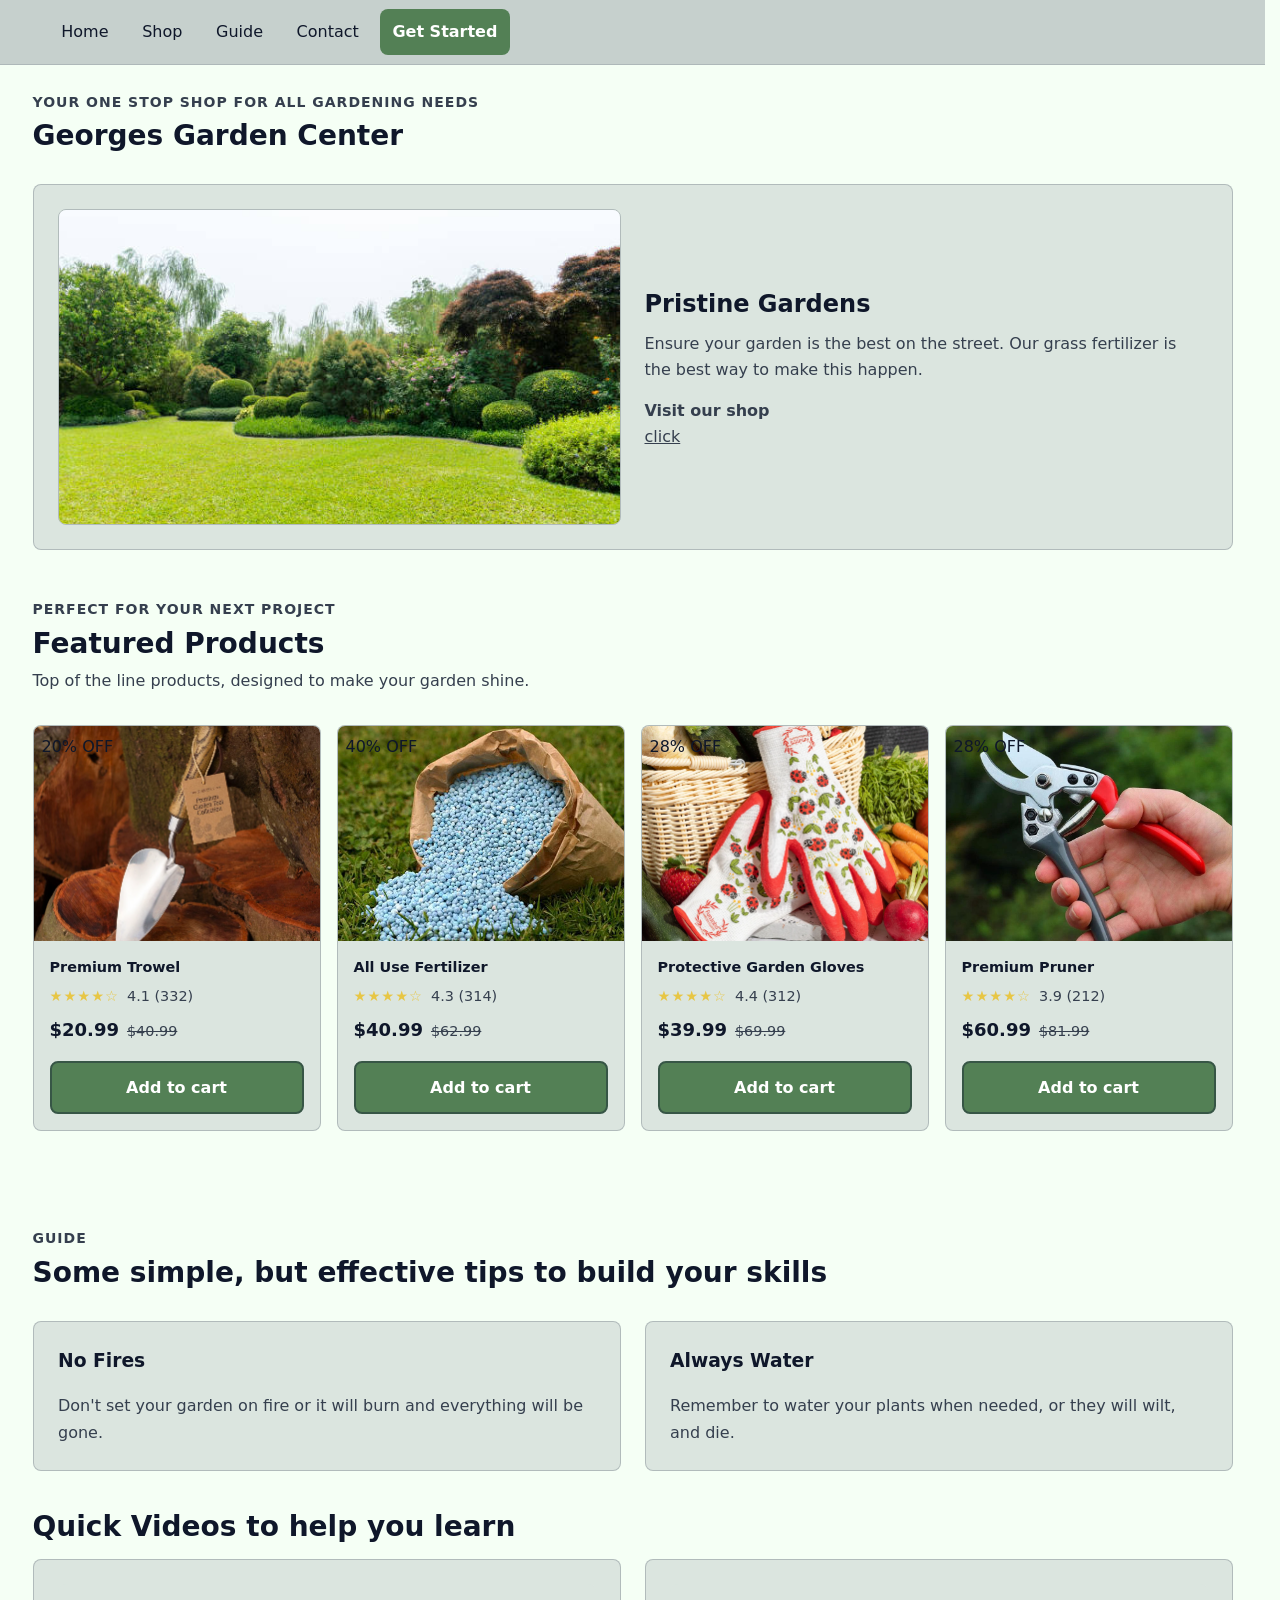
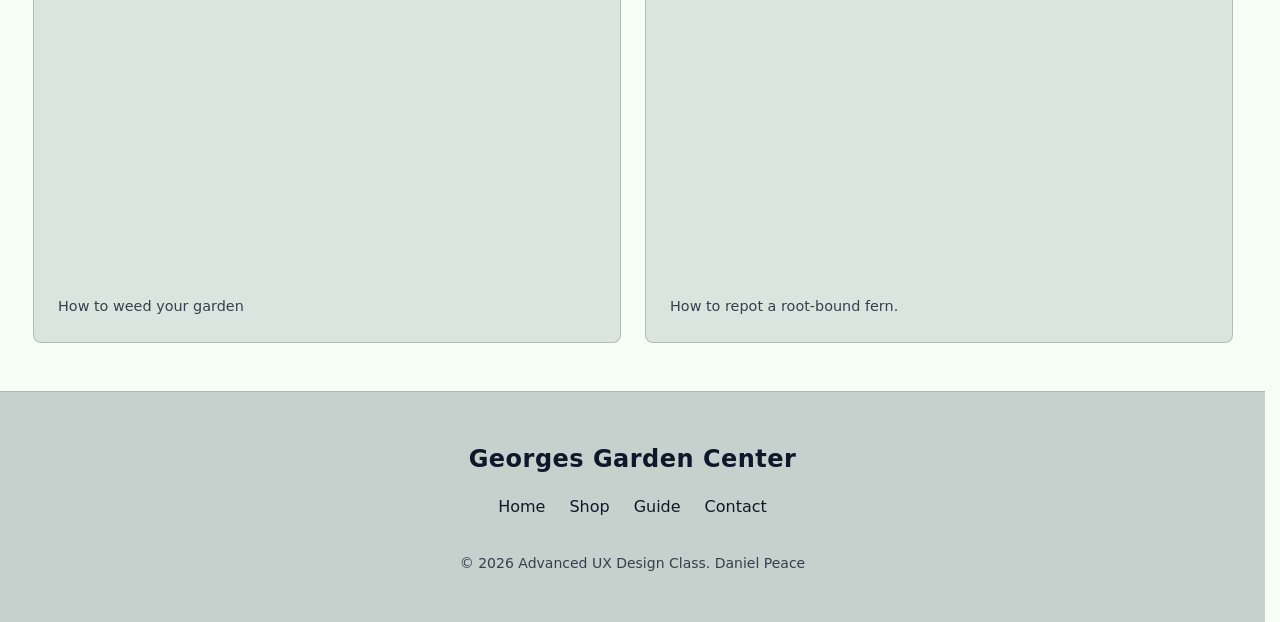
==== index.html @ e3b0a8bc "index.html finished" ====
<!doctype html>
<html lang="en">
  <head>
    <meta charset="utf-8" />
    <meta name="viewport" content="width=device-width, initial-scale=1" />
    <meta name="color-scheme" content="dark light" />
    <title>Georges Garden Center | Home</title>
    <!--
  Template Basic
  
  This HTML file uses:
  - ../css/reset.css
  - ../css/core.css
  - ../css/components/header-nav.css
  - ../css/components/hero.css
  - ../css/custom.css
  -->
    <link rel="stylesheet" href="/css/reset.css" />
    <link rel="stylesheet" href="/css/core.css" />
    <link rel="stylesheet" href="/css/custom.css" />

    <link rel="stylesheet" href="/css/components/header-nav.css" />
    <link rel="stylesheet" href="/css/components/carousel.css" />
    <link rel="stylesheet" href="/css/components/gallery-card-addon.css" />
    <link rel="stylesheet" href="/css/components/gallery-product-addon.css" />
    <link rel="stylesheet" href="/css/components/gallery.css" />
    <link rel="stylesheet" href="/css/components/embed.css" />
  </head>
  <body>
    <a href="#main" class="skip-link">Skip to main content</a>
    <header class="site-header drawer-right">
      <div class="site-header__inner container">
        <button
          type="button"
          class="site-header__toggle"
          popovertarget="site-nav"
          aria-label="Menu"
        >
          <span aria-hidden="true">☰</span>
          <span class="visually-hidden">Menu</span>
        </button>
        <nav
          id="site-nav"
          class="site-nav"
          popover
          aria-label="Main navigation"
        >
          <a href="nothing.html" class="site-nav__link">Home</a>
          <a href="nothing.html" class="site-nav__link">Shop</a>
          <a href="nothing.html" class="site-nav__link">Guide</a>
          <a href="nothing.html" class="site-nav__link">Contact</a>
          <a href="nothing.html" class="site-nav__link site-nav__link--cta"
            >Get Started</a
          >
        </nav>
      </div>
    </header>

    <main id="main">
      <br />
      <section id="hero" class="container" aria-labelledby="hero-title">
        <header class="section-header stack">
          <span class="section-header__eyebrow"
            >Your one stop shop for all gardening needs</span
          >
          <h1 class="section-header__title">Georges Garden Center</h1>
        </header>
        <section class="carousel" aria-label="Example content carousel">
          <div class="carousel__track" tabindex="0">
            <article
              class="carousel__slide grid items-center"
              style="--col-count-lg: 2"
            >
              <figure class="carousel__media">
                <img src="images/carousel1.jpg" alt="" loading="lazy" />
              </figure>
              <div class="carousel__copy stack">
                <h2>Pristine Gardens</h2>
                <blockquote>
                  <p>
                    Ensure your garden is the best on the street. Our grass
                    fertilizer is the best way to make this happen.
                  </p>
                </blockquote>
                <p class="carousel__attribution">
                  <strong>Visit our shop</strong><br /><a href="shop.html"
                    >click</a
                  >
                </p>
              </div>
            </article>
            <article
              class="carousel__slide grid items-center"
              style="--col-count-lg: 2"
            >
              <figure class="carousel__media">
                <img src="images/carousel2.jpg" alt="" loading="lazy" />
              </figure>
              <div class="carousel__copy stack">
                <h2>Blossoming Flowers</h2>
                <blockquote>
                  <p>Make your garden pop this spring with beautiful flowers</p>
                </blockquote>
                <p class="carousel__attribution">
                  <strong>Checkout our guide</strong><br /><a href="guide.html"
                    >click</a
                  >
                </p>
              </div>
            </article>
            <article
              class="carousel__slide grid items-center"
              style="--col-count-lg: 2"
            >
              <figure class="carousel__media">
                <img src="images/carousel3.webp" alt="" loading="lazy" />
              </figure>
              <div class="carousel__copy stack">
                <h2>Premium Tools</h2>
                <blockquote>
                  <p>
                    Make your life easier with our premium, durable and quality
                    tools.
                  </p>
                </blockquote>
                <p class="carousel__attribution">
                  <strong>Visit our shop</strong><br /><a href="shop.html"
                    >click</a
                  >
                </p>
              </div>
            </article>
          </div>
        </section>
      </section>
      <!-- End hero section -->

      <section id="content" class="container section stack">
        <header class="section-header stack">
          <span class="section-header__eyebrow"
            >Perfect for your next project</span
          >
          <h1 class="section-header__title">Featured Products</h1>
          <p class="section-header__intro">
            Top of the line products, designed to make your garden shine.
          </p>
        </header>
        <ul class="media-gallery media-gallery--card">
          <li class="media-gallery__item">
            <a
              href="#"
              class="media-gallery__frame"
              aria-label="Wireless Headphones"
            >
              <img
                src="images/trowel.webp"
                alt=""
                class="media-gallery__image"
              />
              <span class="badge badge--deal media-gallery__tag">20% OFF</span>
            </a>
            <div class="media-gallery__body">
              <h3 class="media-gallery__title">
                <a href="#">Premium Trowel</a>
              </h3>
              <div
                class="media-gallery__rating"
                role="img"
                aria-label="4.4 out of 5 stars, 312 reviews"
              >
                <span class="media-gallery__stars" aria-hidden="true"
                  >★★★★☆</span
                >
                <span class="text-muted" aria-hidden="true">4.1 (332)</span>
              </div>
              <p class="media-gallery__price">
                <span class="media-gallery__price-current">$20.99</span>
                <span class="media-gallery__price-was">$40.99</span>
              </p>
              <button type="button" class="btn btn--primary media-gallery__cta">
                Add to cart
              </button>
            </div>
          </li>
          <li class="media-gallery__item">
            <a
              href="#"
              class="media-gallery__frame"
              aria-label="Wireless Headphones"
            >
              <img
                src="images/fertilizer.jpg"
                alt=""
                class="media-gallery__image"
              />
              <span class="badge badge--deal media-gallery__tag">40% OFF</span>
            </a>
            <div class="media-gallery__body">
              <h3 class="media-gallery__title">
                <a href="#">All Use Fertilizer</a>
              </h3>
              <div
                class="media-gallery__rating"
                role="img"
                aria-label="4.4 out of 5 stars, 312 reviews"
              >
                <span class="media-gallery__stars" aria-hidden="true"
                  >★★★★☆</span
                >
                <span class="text-muted" aria-hidden="true">4.3 (314)</span>
              </div>
              <p class="media-gallery__price">
                <span class="media-gallery__price-current">$40.99</span>
                <span class="media-gallery__price-was">$62.99</span>
              </p>
              <button type="button" class="btn btn--primary media-gallery__cta">
                Add to cart
              </button>
            </div>
          </li>
          <li class="media-gallery__item">
            <a
              href="#"
              class="media-gallery__frame"
              aria-label="Wireless Headphones"
            >
              <img
                src="images/gloves.webp"
                alt=""
                class="media-gallery__image"
              />
              <span class="badge badge--deal media-gallery__tag">28% OFF</span>
            </a>
            <div class="media-gallery__body">
              <h3 class="media-gallery__title">
                <a href="#">Protective Garden Gloves</a>
              </h3>
              <div
                class="media-gallery__rating"
                role="img"
                aria-label="4.4 out of 5 stars, 312 reviews"
              >
                <span class="media-gallery__stars" aria-hidden="true"
                  >★★★★☆</span
                >
                <span class="text-muted" aria-hidden="true">4.4 (312)</span>
              </div>
              <p class="media-gallery__price">
                <span class="media-gallery__price-current">$39.99</span>
                <span class="media-gallery__price-was">$69.99</span>
              </p>
              <button type="button" class="btn btn--primary media-gallery__cta">
                Add to cart
              </button>
            </div>
          </li>
          <li class="media-gallery__item">
            <a
              href="#"
              class="media-gallery__frame"
              aria-label="Wireless Headphones"
            >
              <img
                src="images/pruner.jpg"
                alt=""
                class="media-gallery__image"
              />
              <span class="badge badge--deal media-gallery__tag">28% OFF</span>
            </a>
            <div class="media-gallery__body">
              <h3 class="media-gallery__title">
                <a href="#">Premium Pruner</a>
              </h3>
              <div
                class="media-gallery__rating"
                role="img"
                aria-label="4.4 out of 5 stars, 312 reviews"
              >
                <span class="media-gallery__stars" aria-hidden="true"
                  >★★★★☆</span
                >
                <span class="text-muted" aria-hidden="true">3.9 (212)</span>
              </div>
              <p class="media-gallery__price">
                <span class="media-gallery__price-current">$60.99</span>
                <span class="media-gallery__price-was">$81.99</span>
              </p>
              <button type="button" class="btn btn--primary media-gallery__cta">
                Add to cart
              </button>
            </div>
          </li>
        </ul>
      </section>

      <section id="features" class="container section stack">
        <header class="section-header stack">
          <span class="section-header__eyebrow">Guide</span>
          <h2 class="section-header__title">
            Some simple, but effective tips to build your skills
          </h2>
        </header>

        <ul class="auto-grid" style="--min: 16rem">
          <li class="card stack">
            <h3>No Fires</h3>
            <p class="text-muted">
              Don't set your garden on fire or it will burn and everything will
              be gone.
            </p>
          </li>
          <li class="card stack">
            <h3>Always Water</h3>
            <p class="text-muted">
              Remember to water your plants when needed, or they will wilt, and
              die.
            </p>
          </li>
        </ul>
        <br />
        <h2 class="section-header__title">Quick Videos to help you learn</h2>

        <ul class="auto-grid" style="--min: 16rem">
          <li class="card stack">
            <figure class="stack" style="--stack-space: var(--space-2)">
              <div class="embed">
                <iframe
                  src="https://www.youtube-nocookie.com/embed/3zNij-aGpVw&pp=ygUSaG93IHRvIHdlZWQgZ2FyZGVu"
                  title="Weeding garden"
                  allow="
                    accelerometer;
                    autoplay;
                    clipboard-write;
                    encrypted-media;
                    gyroscope;
                    picture-in-picture;
                    web-share;
                  "
                  allowfullscreen
                ></iframe>
              </div>
              <figcaption class="embed-caption">
                How to weed your garden
              </figcaption>
            </figure>
          </li>
          <li class="card stack">
            <figure class="stack" style="--stack-space: var(--space-2)">
              <div class="embed">
                <iframe
                  src="https://www.youtube-nocookie.com/embed/kyIND6oDfrw&pp=ygUhIEhvdyB0byByZXBvdCBhIHJvb3QtYm91bmQgZmVybi4g"
                  title="Repotting a root-bound fern"
                  allow="
                    accelerometer;
                    autoplay;
                    clipboard-write;
                    encrypted-media;
                    gyroscope;
                    picture-in-picture;
                    web-share;
                  "
                  allowfullscreen
                ></iframe>
              </div>
              <figcaption class="embed-caption">
                How to repot a root-bound fern.
              </figcaption>
            </figure>
          </li>
        </ul>
      </section>
    </main>

    <footer class="site-footer">
      <div class="container stack">
        <h2 class="site-footer__title">Georges Garden Center</h2>
        <nav class="site-footer__nav" aria-label="Footer navigation">
          <a href="nothing.html">Home</a>
          <a href="nothing.html">Shop</a>
          <a href="nothing.html">Guide</a>
          <a href="nothing.html">Contact</a>
        </nav>
        <p class="site-footer__copyright">
          © 2026 Advanced UX Design Class. Daniel Peace
        </p>
      </div>
    </footer>
  </body>
</html>
---- css/core.css ----
/*
  NOTE ON LAYER ORDER: the @layer declaration lives in reset.css, which
  is always linked first. It is not repeated here - repeating it is a
  silent no-op that creates confusion about which file is authoritative.

  core.css includes:
  - theme tokens
  - layout primitives (the systems that arrange the page: .container,
    .grid, .stack, .cluster, etc.)
  - a small set of default core patterns
  - utilities: small, atomic, single-property helper classes
    (.text-muted, .justify-center, .divider, etc.) - see the @layer
    utilities comment further down for why these are split out from
    layout rather than grouped with it.

  reset.css also contributes to the utilities layer (:focus-visible,
  .visually-hidden) - both merge into one layer regardless of which
  file declares them. Specialized modules stay in css/components/.
*/


/* =====================
   Tokens and theme defaults
   ===================== */
@layer tokens {
  :root {
    color-scheme: dark;
    --color-bg: #020617;
    --color-text: #e5e7eb;
    --color-accent-seed: #8b5cf6;
    --color-accent-default: color-mix(in oklab, var(--color-accent-seed) 82%, var(--color-bg) 18%);
    --color-accent: var(--color-accent-default);
    --color-on-accent: var(--color-text);
    /* --color-accent, mixed toward the page background, reads well as
       a fill but fails contrast as text (as low as 2.2:1 measured on
       the default dark theme). This variant is for exactly that case:
       accent-colored TEXT on a surface (.text-accent, active/selected
       states, badge labels). Never use it as a background fill;
       --color-accent already covers that and pairs correctly with
       --color-on-accent.

       light-dark() rather than one fixed mix, because "lighten the
       seed for contrast" only works on a dark theme - on a light
       theme (color-scheme: light, as every customised site in this
       project sets) the surface is already light, so the SAME mix
       toward white gets less readable, not more (measured as low as
       1.2:1 on a light site theme). A light theme needs the opposite
       adjustment: darken the seed instead. Each branch is verified at
       >=6:1 against every theme (default + all 5 site themes) tested
       when this was added - comfortable margin above the 4.5:1 floor,
       not a bare pass.

       light-dark() is Baseline: Newly available (shipped everywhere
       since May 2024, not yet Widely available), an exception to this
       framework's usual Widely-available bar for core tokens - see
       docs/index.html's browser support policy. Accepted here because
       an unsupporting browser's fallback is harmless: the custom
       property's invalid value resolves to the inherited text color
       instead, which is always legible, just without the extra
       light/dark-aware contrast boost. */
    --color-accent-text: light-dark(
      color-mix(in oklab, var(--color-accent-seed) 75%, black 25%),
      color-mix(in oklab, var(--color-accent-seed) 75%, white 25%)
    );
    /* Semantic status colours - override in custom.css if needed */
    --color-error:   #fca5a5;
    --color-success: #86efac;
    --color-warning: #fde68a;
    --color-info:    #93c5fd;

    --color-surface: color-mix(in oklab, var(--color-bg) 90%, var(--color-text) 10%);
    --color-elevated: color-mix(in oklab, var(--color-bg) 82%, var(--color-text) 18%);
    /* 80%, not the original 65% - measured against the two darkest
       surfaces this is actually used as text on: --color-elevated
       (footers, badges) and .media-gallery__caption's own darker
       color-mix(surface, black) background. 65% passed the default
       dark palette against --color-elevated (4.60:1) but fell short
       everywhere else - as low as 3.76:1 against the caption
       background on a customised site theme, against a 4.5:1 floor.
       80% clears BOTH backgrounds on the default palette and every
       customised site theme (4.86 the closest margin, 9.05 the most). */
    --color-muted: color-mix(in oklab, var(--color-text) 80%, var(--color-bg));
    --color-border: color-mix(in oklab, var(--color-surface) 70%, var(--color-text) 18%);
    --color-border-strong: color-mix(in oklab, var(--color-surface) 45%, var(--color-text) 35%);
    --color-hover: color-mix(in oklab, var(--color-bg) 85%, var(--color-accent));
    --color-backdrop: rgb(0 0 0 / 0.85);

    --shadow-elevated: 0 12px 36px color-mix(in oklab, var(--color-bg) 50%, transparent);

    --container-max: 1200px;
    --content-max: 70ch;

    --nav-height: 64px;

    --space-unit: 0.25rem;
    --space-2: calc(var(--space-unit) * 2);
    --space-4: calc(var(--space-unit) * 4);
    --space-6: calc(var(--space-unit) * 6);
    --space-8: calc(var(--space-unit) * 8);
    --space-12: calc(var(--space-unit) * 12);
    --space-16: calc(var(--space-unit) * 16);
    --space-24: calc(var(--space-unit) * 24);

    /*
      TYPOGRAPHY

      Plain rem literals from a small, fixed set below - not a
      --text-xs/sm/md/lg/xl token family. See docs/index.html's
      Conventions section for why. Fluid clamp() display headings
      match the ones already used in hero.css, so the two stay
      consistent with each other.

        0.75rem   badges, captions, table meta
        0.9rem    secondary text, form help, errors
        1rem      body copy
        1.125rem  card titles
        1.375rem  panel and drawer headings
        1.5rem    footer and nav brand
        1.75rem / 2.5rem / 3rem   display sizes
    */

    /*
      FUTURE (CSS-only, blocked on support) - text-box-trim
      Engines:  all three shipped - Chrome/Edge 133+, Safari 18.2+,
                Firefox 154+. Global 84%. Checked 2026-08-21.
      Blocked on: user adoption, not implementation. Firefox 154 is
                recent enough that real-world coverage is still
                climbing, and this changes vertical rhythm, so
                supporting and non-supporting browsers would space
                headings differently while it settles.
      What it buys: removes the font's built-in half-leading above and
                below a heading, so the gap you set in a .stack is the
                gap you actually see. Right now every heading carries
                invisible padding that varies by font, which is why
                heading spacing needs eyeballing per component.
      Ship when: Firefox 154 has been out long enough that the split
                stops being visible in class. Purely cosmetic, so it
                can go in without a fallback whenever you decide.

        :is(h1, h2, h3, .card__title, .subsection-title) {
          text-box-trim: trim-both;
          text-box-edge: cap alphabetic;
        }
    */

    --max-w-narrow: 800px;

    --radius: 8px;
    --radius-lg: 16px;

    --transition-fast: 0.2s ease;
    --transition-base: 0.3s ease;
  }
}


@layer layout {
  body {
    background-color: var(--color-bg);
    color: var(--color-text);
    min-height: 100vh;
    display: flex;
    flex-direction: column;
  }

  /* Direct child only - the docs site nests its <main> inside .shell,
     which already sizes itself via grid. This only ever touches the
     plain header/main/footer page shape. */
  body > main {
    flex: 1 0 auto;
  }

  .container {
    width: min(100% - 2rem, var(--container-max));
    margin-inline: auto;
  }

  .section {
    padding-block: var(--space-12);
  }

  /* Cancels .section's top padding for a section that follows another
     section with no visual gap wanted (e.g. immediately after a hero,
     or a two-part page intro split across two .section blocks). Only
     the top is flush - .section's bottom padding is untouched, so the
     next section down still gets normal breathing room. */
  .section--flush-start {
    padding-block-start: 0;
  }

  section {
    scroll-margin-block-start: calc(var(--nav-height) + 1rem);
  }

  /* -----------------------------------------------------------------
     GRID PRIMITIVE

     Two coexisting APIs, both passed in from the HTML as inline
     custom properties:

       --col-count / -md / -lg   a number of equal-width columns
       --col-widths / -md / -lg  a full grid-template-columns value
                                 for columns of differing widths

     At any one breakpoint --col-widths* wins over --col-count*.
     Each breakpoint builds its own complete --col-layout-* value; if
     neither token is set for that breakpoint the variable resolves to
     the guaranteed-invalid value, so var() falls through to the next
     breakpoint down. A breakpoint's own layout therefore always beats
     a smaller breakpoint's, whichever tokens happen to be set.
  ----------------------------------------------------------------- */
  .grid {
    list-style: none;
    padding: 0;
    --col-layout: var(
      --col-widths,
      repeat(var(--col-count, 1), minmax(0, 1fr))
    );
    --col-layout-md: var(
      --col-widths-md,
      repeat(var(--col-count-md), minmax(0, 1fr))
    );
    --col-layout-lg: var(
      --col-widths-lg,
      repeat(var(--col-count-lg), minmax(0, 1fr))
    );

    display: grid;
    gap: var(--grid-gap, var(--space-6));
    grid-template-columns: var(--col-layout);
  }

  @media (min-width: 768px) {
    .grid {
      grid-template-columns: var(--col-layout-md, var(--col-layout));
    }
  }

  @media (min-width: 1024px) {
    .grid {
      grid-template-columns: var(--col-layout-lg, var(--col-layout-md, var(--col-layout)));
    }
  }

  .auto-grid {
    list-style: none;
    padding: 0;
    --min: 18rem;
    display: grid;
    gap: var(--grid-gap, var(--space-6));
    grid-template-columns: repeat(auto-fit, minmax(min(100%, var(--min)), 1fr));
  }

  .stack > * + * {
    margin-block-start: var(--stack-space, var(--space-4));
  }

  .cluster {
    list-style: none;
    padding: 0;
    display: flex;
    flex-wrap: wrap;
    gap: var(--cluster-gap, var(--space-4));
    align-items: center;
  }

  .cluster--between {
    justify-content: space-between;
  }

  .cluster--end {
    justify-content: flex-end;
  }

  .auto-grid--sm {
    --min: 16rem;
  }
}


@layer components {
  .skip-link {
    position: absolute;
    top: var(--space-4);
    left: var(--space-4);
    z-index: 300;
    padding: 0.75rem 1rem;
    border-radius: var(--radius);
    background: var(--color-accent);
    color: var(--color-on-accent);
    text-decoration: none;
    transform: translateY(-200%);
    transition: transform var(--transition-fast);
  }

  .skip-link:focus {
    transform: translateY(0);
  }

  .btn {
    display: inline-flex;
    align-items: center;
    justify-content: center;
    padding: 0.75rem 1.25rem;
    border: 2px solid transparent;
    border-radius: var(--radius);
    text-decoration: none;
    font-weight: 600;
    cursor: pointer;
    /* Named explicitly rather than "transition: var(--transition-fast)"
       (shorthand for transition-property: all) - a future style added
       to a hover/active/disabled state (padding, width, whatever)
       would otherwise animate silently, whether that was wanted or
       not. Add new properties here deliberately when a variant
       actually needs them to transition. */
    transition:
      background-color var(--transition-fast),
      border-color var(--transition-fast),
      opacity var(--transition-fast);
  }

  .btn--primary {
    background: var(--color-accent);
    color: var(--color-on-accent);
    border-color: color-mix(in oklab, var(--color-accent) 62%, var(--color-text) 38%);
  }

  .btn--primary:hover {
    background: color-mix(in oklab, var(--color-accent) 88%, var(--color-text) 12%);
    border-color: color-mix(in oklab, var(--color-accent) 54%, var(--color-text) 46%);
  }

  .btn--secondary {
    background: color-mix(in oklab, var(--color-surface) 86%, var(--color-text) 14%);
    color: var(--color-text);
    border-color: color-mix(in oklab, var(--color-surface) 55%, var(--color-text) 45%);
  }

  .btn--secondary:hover {
    background: color-mix(in oklab, var(--color-surface) 78%, var(--color-text) 22%);
  }

  /* .card, .card__title, and .card p - see css/components/card.css for
     the standalone reference copy of this component. Baked in here
     too since nearly every page in this project uses it. */
  /*
    container-type/container-name make .card a named containment
    context, so the @container rule below responds to the CARD's own
    width, not the viewport. A card squeezed into a 3-column grid stays
    compact; the same card alone in a single column gets more breathing
    room, regardless of browser width.

    Note container-type: inline-size implies contain: layout, which
    makes .card a containing block for absolutely positioned
    descendants. Every component that positions absolutely already
    carries its own positioned wrapper (.timeline__item,
    .loading-overlay) or lives in the top layer (popovers, lightbox),
    so nothing in this framework moves. Worth knowing if you add one
    that doesn't.
  */
  .card {
    background: var(--color-surface);
    border: 1px solid var(--color-border);
    border-radius: var(--radius);
    padding: var(--card-padding, var(--space-6));
    min-height: var(--card-min-height, auto);
    container-type: inline-size;
    container-name: card;
  }

  /* .card__title, not a bare "h3" element selector - a card's heading
     can legitimately be an h2 or h3 depending on the page's own
     outline, so the styling hook is a class, not a tag. */
  .card__title {
    font-size: var(--card-heading-size, 1.125rem);
    font-weight: 600;
    margin-block-end: var(--space-2);
  }

  .card p {
    color: var(--color-muted);
    font-size: var(--card-body-size, 0.9375rem);
    line-height: 1.6;
  }

  /*
    Once a card is wide enough to carry it, both the title and body
    step up - calculated from --card-heading-size/--card-body-size
    rather than set as second fixed sizes, so overriding those hooks
    moves both steps together. Nothing here asks how big the WINDOW
    is - the same card is compact in a 3-up grid and roomier in a
    single column, on the same screen, at the same moment.

    380px is measured on the CONTENT box, so with --space-6 padding
    and a 1px border it actually trips at roughly 430px of card. That
    is about where a card stops feeling like a tile and starts feeling
    like a panel.
  */
  @container card (min-width: 380px) {
    .card__title {
      font-size: calc(var(--card-heading-size, 1.125rem) + 0.25rem);
    }

    .card p {
      font-size: calc(var(--card-body-size, 0.9375rem) + 0.0625rem);
      line-height: 1.7;
    }
  }

  /* Flags a card as a destructive/high-caution area (a "danger zone"
     block of irreversible actions) - the same warning-colour intent
     as .btn--danger, applied to the container instead of a button. */
  .card--danger {
    border-color: var(--color-error);
  }

  /* .section-header and its parts - see css/components/section-header.css
     for the standalone reference copy. Baked in here too since almost
     every page in this project uses it. */
  .section-header {
    --stack-space: var(--space-2);
    margin-block-end: var(--space-8);
  }

  .section-header__eyebrow {
    display: block;
    font-weight: 600;
    letter-spacing: 1px;
    color: var(--color-muted);
    text-transform: uppercase;
    font-size: 0.875rem;
  }

  .section-header__title {
    font-size: clamp(1.6rem, 1.5rem + 0.35vw, 1.75rem);
    line-height: 1.1;
  }

  .section-header__intro {
    font-size: 1rem;
    max-width: clamp(32ch, 95vw, var(--container-max));
    color: var(--color-muted);
    text-wrap: balance;
  }

  /* .site-footer and its parts - see css/components/site-footer.css
     for the standalone reference copy. Baked in here too since every
     page in this project uses it (it's simple enough, ~30 lines, that
     it doesn't justify being a component-only file - see
     site-footer.css's own note). */
  .site-footer {
    padding-block: var(--space-12);
    background: var(--color-elevated);
    border-block-start: 1px solid var(--color-border);
    text-align: center;
  }

  .site-footer__title {
    font-size: 1.5rem;
    letter-spacing: 0.02em;
  }

  .site-footer__nav {
    display: flex;
    justify-content: center;
    flex-wrap: wrap;
    gap: var(--space-6);
    margin-block-end: var(--space-8);
  }

  .site-footer__nav a {
    text-decoration: none;
    font-weight: 500;
  }

  .site-footer__nav a:hover {
    color: var(--color-accent-text);
  }

  .site-footer__copyright {
    color: var(--color-muted);
    font-size: 0.875rem;
  }

  /* Extra breathing room above a manually-spaced page section that
     follows a two-column layout with no .stack ancestor to hand the
     gap to itself - e.g. a "Related products" block on a product
     detail page. */
  .related-products {
    margin-block-start: var(--space-24);
  }
}


/*
  Small, atomic, single-property helper classes - deliberately placed
  in utilities rather than layout. The layer order (see the top of
  this file) puts utilities last, so these reliably win over a
  components-layer rule that happens to set the same property,
  which is the whole point of a utility class. reset.css also
  contributes to this same layer (:focus-visible, .visually-hidden) -
  cascade layers accumulate by name across files, so both live in one
  merged "utilities" layer regardless of which file declares them.
*/
@layer utilities {
  .text-muted { color: var(--color-muted); }
  .text-error { color: var(--color-error); }
  .text-accent { color: var(--color-accent-text); }

  /* Resets color back to the normal body tone - for un-muting one
     word or phrase inside an otherwise .text-muted parent, e.g. a
     result count that should read as normal text in a muted sentence. */
  .text-normal { color: var(--color-text); }

  /* Two size helpers, not a full set - anything else smaller or
     larger than body size is a component's own font-size decision,
     not a utility. These two cover the common case: secondary text a
     notch below body size, wherever it turns up (tables, cards, meta
     rows, form hints). Pairs with .text-muted for that pattern:
       <p class="text-muted text-sm">Last updated 3 hours ago</p> */
  .text-sm { font-size: 0.9rem; }
  .text-xs { font-size: 0.75rem; }

  .text-center { text-align: center; }
  .no-underline { text-decoration: none; }
  .items-center { align-items: center; }
  .items-start { align-items: start; }
  .items-end { align-items: flex-end; }
  .justify-center { justify-content: center; }
  .flex-1 { flex: 1; }

  /* A one-off grid-child placement hook - most .grid usages don't need
     child-level spanning, so this stays a single atomic utility rather
     than a general --col-span custom-property API. */
  .col-span-2 { grid-column: span 2; }

  /* A <hr> reset to a plain 1px rule - the browser default <hr> has a
     3D-inset border box that never matches this framework's flat look. */
  .divider {
    border: none;
    border-block-start: 1px solid var(--color-border);
  }

  /* For a list that needs a class for something other than layout
     (.stack for item spacing, .text-sm for size) but is still real
     bulleted content - see reset.css's note on why that class alone
     doesn't strip its own markers the way an actual layout component
     does. padding-inline-start is a smaller-than-native 1.5rem rather
     than the browser's ~2.5rem default, sized for sitting inside a
     compact panel or dialog rather than a full page. */
  .list-disc {
    list-style: disc;
    padding-inline-start: 1.5rem;
  }

  /* The opposite direction: a classed <ul>/<ol> that isn't one of the
     framework's own layout components (those strip their own markers
     directly - see reset.css) but still isn't real bulleted content -
     e.g. .stack reused purely to space out a list of cards, or a
     skeleton-loading placeholder list. */
  .list-none {
    list-style: none;
    padding: 0;
  }

  /* A small bold heading for organizing content within a single page
     or panel - one step below .section-header__title, and without
     its own margin so spacing stays under the caller's control
     (a .stack gap, an explicit margin-block-end, etc). */
  .subsection-title {
    font-size: 1rem;
    font-weight: 700;
  }

  /* An inline class-name reference inside a heading shouldn't inherit
     the heading's own size and weight - it's a citation, not part of
     the heading text itself. */
  .subsection-title code {
    font-size: 0.8rem;
    font-weight: 400;
  }

  /* A trailing annotation after a subsection-title's own text - an
     implementation note or file reference, de-emphasized and pushed
     right rather than part of the heading itself. */
  .subsection-title__note {
    font-size: 0.75rem;
    font-weight: 400;
    color: var(--color-muted);
    margin-inline-start: var(--space-4);
  }

  .text-nowrap { white-space: nowrap; }

  /* Single-line truncation with an ellipsis - needs a bounded or
     shrinkable width on the element to have any visible effect. */
  .truncate {
    overflow: hidden;
    text-overflow: ellipsis;
    white-space: nowrap;
  }

  .max-w-narrow {
    max-width: var(--max-w-narrow, 800px);
    margin-inline: auto;
  }
}
---- css/custom.css ----
/*
  custom.css
  ---------------------------------------------------------------------
  Project-level overrides.  This file loads LAST - after reset.css,
  core.css, and all component files - so any declaration here wins
  over the framework defaults on source order within the same layer.

  HOW TO USE THIS FILE:
    Find the token or rule you want to change in the sections below.
    Uncomment the line, edit the value, save and reload.
    The framework recalculates everything that derives from that token.

  KEEP COMMENTED EXAMPLES COMMENTED until you actively use them - 
  they serve as documentation for what the framework supports.
  ---------------------------------------------------------------------

  EMBEDDING IN A CMS (WordPress, Shopify, etc.):
    This file's overrides win by loading last within the same set of
    layers - no specificity tricks, just source order.
    That only holds while every competing stylesheet is layered too.

    Per the CSS spec, ANY unlayered author CSS automatically outranks
    ALL layered author CSS, regardless of source order or how many
    layers exist. Theme stylesheets, plugin CSS, and the WordPress
    Customizer's "Additional CSS" box are typically unlayered - so
    they would silently beat this file's overrides even though this
    file loads last.

    Fix at the integration point, not here: wrap the CMS/theme/plugin
    CSS in its own named layer (e.g. @layer wordpress-theme;),
    declared before this framework's layer order, so it competes on
    layer priority like everything else instead of auto-winning.
  ---------------------------------------------------------------------
*/

@layer tokens {
  :root {
    /* ===================================================================
       QUICK REFERENCE - the tokens most projects touch

       Everything below is commented out - the framework already has
       the dark defaults from core.css applied. Uncomment a line, edit
       the value, save, reload.
       =================================================================== */

    /* --- Base theme: background, text, light vs. dark ------------------
       Change --color-bg and --color-text together with color-scheme -
       --color-surface, --color-border, and every other derived tone
       recalculate from them automatically. Two static starting points
       below - pick one, or write your own values in between. There's
       also a THIRD option, an automatic version of "Light" that
       follows the visitor's OS setting instead of forcing one choice
       for everyone - see the very end of this file, right after this
       :root block closes, for that version instead. */

    /* Dark (the current default, shown for reference): */
    --color-bg: hsl(105, 5%, 15%);
    --color-text: #dde5ed;
    color-scheme: dark;

    /* Light (forces light for every visitor, regardless of their own
       OS setting - use the automatic version below instead if you'd
       rather follow the visitor's own preference): */

    /* --- Brand accent -----------------------------------------------
       Override --color-accent-seed to rebrand - --color-accent-default
       recalculates automatically and everything using --color-accent
       updates with it. Override --color-accent directly instead to
       bypass the seed system entirely. */
    --color-accent-seed: #c4ffbf;
    --color-accent: #538055;
    --color-on-accent: #ffffff;

    /* --- Status colours - override in custom.css if needed ---------- */
    /* --color-error:   #fca5a5; */
    /* --color-success: #86efac; */
    --color-warning: #e7c645;
    /* --color-info:    #93c5fd; */

    /* --- Hero  (requires css/components/hero.css) -------------------
       --hero-text is the ONE colour to change per photo - the muted
       subtitle tone, overlay tint, and text shadow all derive from it
       via color-mix(). A commented-out upgrade in hero.css can make
       them auto-flip to contrast with --hero-text's own lightness in
       browsers that support Relative Color Syntax - see that file for
       what it does and why it ships off by default.

       --hero-shade is the overlay/contrast decision itself. By default
       it's already --hero-background mixed mostly toward black, so
       the photo darkens for text contrast regardless of theme - you
       don't need to touch it for the common case (light --hero-text
       on a photo). Override it directly only if you want something
       OTHER than that default: push it further toward pure black for
       a moodier look, or toward white if you're deliberately pairing
       a bright hero with dark --hero-text instead. */
    /* --hero-image:          url("https://images.unsplash.com/photo-1498050108023-c5249f4df085?q=80&w=1600&auto=format&fit=crop"); */
    /* --hero-image-position: center;  */
    /* --hero-text:           #ffffff; */
    /* --hero-shade:          black; */

    /* --- Shape & spacing ---------------------------------------------
       --space-unit scales the ENTIRE spacing system at once - every
       --space-* token is calc(--space-unit * N). */
    /* --radius:     14px;  */
    /* --radius-lg:  22px;  */
    /* --space-unit: 0.25rem; */

    /* -----------------------------------------------------------------
       LAYOUT
    ----------------------------------------------------------------- */
    /* --container-max:    72rem;  */
    /* --content-max:      68ch;   */
    /* --hero-content-max: 52rem;  */
    /* --max-w-narrow:     52rem;  */

    /* -----------------------------------------------------------------
       CORE COLOURS - fine-tuning

       --color-bg, --color-text, and the accent tokens (the levers that
       matter most) are in QUICK REFERENCE above. Everything below
       derives from --color-bg/--color-text/--color-accent already -
       override one of these individually only if the auto-calculated
       value isn't right for a specific case.
    ----------------------------------------------------------------- */

    /* The background for cards, accordions, and panels sitting on top
       of the page background - the standard "raised surface" tone. */
    /* --color-surface: #111827; */

    /* One step further "up" than --color-surface - dialogs, badges,
       and dropdown panels use this instead, so they read as sitting
       above regular cards, not at the same level. */
    /* --color-elevated: #1f2937; */

    /* De-emphasised text - captions, helper text, timestamps,
       subtitles. Applied via .text-muted or directly by components. */
    /* --color-muted: rgb(229 231 235 / 0.72); */

    /* The standard 1px hairline used for card outlines and dividers
       between sections. */
    /* --color-border: rgb(229 231 235 / 0.18); */

    /* A more visible border for emphasis - focus/active states,
       the current item in a breadcrumb, dashed drop-zone outlines.
       Same role as --color-border, just more visible. */
    /* --color-border-strong: rgb(229 231 235 / 0.35); */

    /* Background tint for hover states on interactive surface
       elements (table rows, dialog close buttons) - NOT button
       hover, which core.css's .btn--primary/--secondary handle with
       their own color-mix() against --color-accent/--color-surface. */
    /* --color-hover: color-mix(in oklab, #020617 85%, #8b5cf6); */

    /* The dark scrim painted behind dialogs, drawers, and the
       lightbox - full-screen, sits between the page and the overlay
       content itself. */
    /* --color-backdrop: rgb(0 0 0 / 0.85); */

    /* The drop shadow under floating elements - currently just the
       dialog box. Independent of --hero-shadow-strong/soft below,
       which shadow HERO TEXT specifically, not a whole element. */
    /* --shadow-elevated: 0 12px 36px rgb(2 6 23 / 0.5); */

    /* -----------------------------------------------------------------
       HERO - fine-tuning  (requires css/components/hero.css)

       --hero-text and --hero-shade (the two levers that matter most)
       are in QUICK REFERENCE above. Everything below derives from ONE
       of those two - override one of these individually only if you
       need to adjust it alone without touching the others.

       WHERE EACH ONE PAINTS - "shade" and "overlay" sound similar but
       aren't interchangeable:

         --hero-shade   is not painted anywhere itself. It's just the
                        shared light-or-dark COLOUR that the three
                        tokens below are each a different opacity of.

         --hero-overlay is --hero-shade at 60% opacity, painted as a
                        gradient layer OVER THE PHOTO - this is what
                        actually darkens or lightens the image itself.

         --hero-shadow-strong / --hero-shadow-soft are --hero-shade at
                        55%/40% opacity - NOT painted on the photo at
                        all. They're the two layers combined into
                        --hero-text-shadow below (a tight dark shadow
                        + a softer, wider glow) sitting behind the
                        TITLE AND SUBTITLE TEXT, independent of the
                        overlay on the photo behind them.

         --hero-muted   is the odd one out - it does NOT derive from
                        --hero-shade at all. It's --hero-text itself
                        at 92% opacity, used only for the subtitle's
                        colour ("same colour as the title, slightly
                        softer"), not a light/dark decision.

         --hero-background is the fallback colour visible while the
                        photo loads. --hero-shade is mixed FROM it
                        (mostly toward black, by default) rather than
                        equal to it - see QUICK REFERENCE above for
                        overriding --hero-shade directly instead.
    ----------------------------------------------------------------- */
    /* --hero-background:    #0b1020;                 */
    /* --hero-muted:         rgb(255 255 255 / 0.92); */
    /* --hero-overlay:       rgb(8 15 35 / 0.6);       */
    /* --hero-shadow-strong: rgb(8 15 35 / 0.5);       */
    /* --hero-shadow-soft:   rgb(8 15 35 / 0.35);      */
    /* --hero-text-shadow: 0 2px 6px var(--hero-shadow-strong),
                           0 10px 30px var(--hero-shadow-soft);
						   */

    /* -----------------------------------------------------------------
       NAVIGATION  (requires css/components/header-nav.css)

       --nav-height also affects scroll-margin on <section> elements
       in core.css - change it here and anchor scrolling adjusts too.

       DRAWER DIRECTION - controlled in HTML, not CSS:
         Left drawer (default):  <header class="site-header">
         Right drawer:           <header class="site-header drawer-right">

         Adding or removing "drawer-right" from the <header> is all
         that's needed.  header-nav.css reads it as a selector hook and
         adjusts position, slide direction, and border side automatically.

       HAMBURGER BUTTON POSITION - controlled by DOM order in HTML:
         The toggle button and brand link are siblings inside
         .site-header__inner.  Their visual order on mobile follows
         DOM order since the wrapper uses justify-content: space-between.

         Hamburger on the RIGHT (default) - brand before toggle:
           <a class="site-header__brand">Cascade</a>
           <button class="site-header__toggle">...</button>
           <nav class="site-nav" ...>...</nav>

         Hamburger on the LEFT - toggle before brand:
           <button class="site-header__toggle">...</button>
           <a class="site-header__brand">Cascade</a>
           <nav class="site-nav" ...>...</nav>

         The nav element always comes last regardless of toggle position.
         On desktop (1024px+) the toggle is hidden; only the nav shows.
         The :has() selectors in header-nav.css detect brand/nav order
         and position the desktop nav correctly for either arrangement.
    ----------------------------------------------------------------- */
    /* --nav-height:   64px;             */
    /* --drawer-width: min(86vw, 320px); */

    /* -----------------------------------------------------------------
       MOTION
    ----------------------------------------------------------------- */
    /* --transition-fast: 0.2s ease; */
    /* --transition-base: 0.3s ease; */

    /* -----------------------------------------------------------------
       CAROUSEL  (requires css/components/carousel-arrow-addon.css -
       the base carousel.css alone doesn't consume this token)
    ----------------------------------------------------------------- */
    /* --carousel-control-size: 44px; */

    /* -----------------------------------------------------------------
       GALLERY  (requires css/components/gallery.css)

       --thumb-min sets the minimum width a thumbnail can shrink to
       before the grid wraps to fewer columns - same auto-fit pattern
       as .auto-grid, just scoped to this component.
    ----------------------------------------------------------------- */
    /* --thumb-min: 12rem; */

    /* -----------------------------------------------------------------
       FEEDBACK  (requires css/components/feedback.css)
    ----------------------------------------------------------------- */
    /* --spinner-size:   2rem;              */
    /* --spinner-stroke: 3px;               */
    /* --spinner-color:  var(--color-accent); */

    /* -----------------------------------------------------------------
       SHELL / DASHBOARD LAYOUT  (requires css/components/shell.css -
       only relevant if a page uses the admin/dashboard shell rather
       than the marketing-site layout)
    ----------------------------------------------------------------- */
    /* --sidebar-width: 16rem;  */
    /* --master-width:  320px;  */
    /* --filter-width:  260px;  */
  }

  /* ===================================================================
     BASE THEME - light, automatically

     The automatic alternative to the static "Light" block in QUICK
     REFERENCE above. Switches --color-bg/--color-text to light ONLY
     when the visitor's OS/browser is set to light mode, and stays on
     the dark defaults otherwise - no toggle button, no JavaScript.

     Uncomment this INSTEAD OF the static "Light" block above, not
     alongside it - both would set the same tokens, and whichever one
     ends up later in the file wins, which defeats "automatic."
     ------------------------------------------------------------------- */
  @media (prefers-color-scheme: light) {
    :root {
      --color-bg: #f5fff5;
      --color-text: #0f172a;
      color-scheme: light;
    }
  }
}

@layer components {
  /*
    Component overrides - uncomment and edit to customise.

    PAGE TYPOGRAPHY
    .page-title {
      font-size: clamp(2rem, 1.5rem + 1.5vw, 2.75rem);
      line-height: 1.1;
      letter-spacing: -0.02em;
    }

    .page-lead {
      font-size: 1.125rem;
      max-width: 62ch;
      margin-inline: auto;
      color: var(--color-muted);
    }

    HERO  (requires css/components/hero.css)
    .hero {
      min-height: 68vh;
    }

    There is deliberately no .hero--fullbleed example here. Full-bleed
    is automatic: remove .container from the hero's outer <section> and
    hero.css's .hero:not(.container) rule drops the rounded corners on
    its own. One class to change, not two to keep in sync - see the
    FULL-BLEED comment in css/components/hero.css.

    CARDS
    .card {
      background: color-mix(in oklab, var(--color-surface) 92%, var(--color-accent) 8%);
    }

    ACCORDION  (requires css/components/accordion.css)

    Arrow instead of plus sign, rotates on open - the two rules
    below move together; the second only makes sense once the
    first exists.
    .accordion__summary::after {
      content: "\25BE";
    }

    .accordion[open] .accordion__summary::after {
      transform: rotate(180deg);
    }

    Separate backgrounds for the summary and content areas - by
    default both inherit the single .accordion background.
    .accordion__summary {
      background: var(--color-elevated);
    }

    .accordion__content {
      background: var(--color-surface);
    }

    Hover feedback on the clickable summary - matches the pattern
    used by .site-nav__link:hover.
    .accordion__summary:hover {
      background: var(--color-hover);
    }

    Border colour for the open-state divider only - it shares
    --color-border with the shell by default; this makes just the
    divider stand out in the accent colour instead.
    .accordion[open] .accordion__summary {
      border-color: var(--color-accent);
    }

    SECTION HEADER
    .section-header__title {
      max-width: clamp(18ch, 50vw, 32rem);
    }

    SITE HEADER  (requires css/components/header-nav.css)
    .site-header {
      background: color-mix(in oklab, var(--color-elevated) 92%, var(--color-accent) 8%);
    }

    .site-nav__link--cta {
      font-weight: 700;
    }

    SITE FOOTER
    .site-footer__title {
      font-size: 1.5rem;
      letter-spacing: 0.02em;
    }
  */
}

@layer utilities {
  /*
    Custom utility classes - sit in the highest-priority layer.

    .demo-outline {
      outline: 1px dashed color-mix(in oklab, var(--color-accent) 45%, transparent);
      outline-offset: 4px;
    }
  */
}
---- css/components/header-nav.css ----
/*
  header-nav.css
  ---------------------------------------------------------------------
  Sticky site header with a horizontal nav on desktop and an animated
  slide-in drawer on mobile, powered by the native HTML Popover API.

  GRACEFUL DEGRADATION:
    The Popover API is Baseline: Newly available - shipped in every
    core engine, but real and not universal in the installed base yet
    (see docs/index.html's browser support policy), and unlike this
    framework's other Popover-based components (which fail harmlessly
    when unsupported), a hidden mobile nav with no fallback would make
    navigation completely unreachable below 1024px for every visitor
    on an unsupported browser.

    So the mobile nav is built in two layers:
      1. BASELINE - a plain, always-visible stacked list. This is
         what every browser gets by default, including ones with no
         Popover support at all.
      2. ENHANCED - gated behind @supports selector(:popover-open),
         a real feature-detection query (not a browser-version
         guess). Only browsers that actually support the API get the
         hidden/animated slide-in drawer, which overrides the
         baseline entirely.

    Worst case on an unsupported browser: a plain stacked nav list
    instead of a drawer. Never: no navigation at all.

  Requires: css/reset.css, css/core.css

  DRAWER DIRECTION - set in HTML, not CSS:
    Left drawer (default):  <header class="site-header">
    Right drawer:           <header class="site-header drawer-right">

    Direction is controlled by the private custom property --_drawer-slide
    on .site-nav inside the mobile media query.  The underscore prefix
    signals this is an internal implementation detail - not a public
    token and not overridable from custom.css.

      Default (left):  --_drawer-slide: -100%  (starts off-screen left)
      drawer-right:    --_drawer-slide: 100%   (starts off-screen right)

    RTL (right-to-left) language pages are also handled - directions
    are swapped automatically when dir="rtl" is on the <html> element.

  HAMBURGER BUTTON POSITION - controlled by DOM order in HTML:
    The toggle button and brand link are siblings inside
    .site-header__inner.  Their visual position on mobile follows
    DOM order since the inner wrapper uses space-between flex.

    Hamburger on the RIGHT (default):
      <div class="site-header__inner container">
        <a class="site-header__brand">Cascade</a>
        <button class="site-header__toggle">...</button>
        <nav class="site-nav" ...>...</nav>
      </div>

    Hamburger on the LEFT:
      <div class="site-header__inner container">
        <button class="site-header__toggle">...</button>
        <a class="site-header__brand">Cascade</a>
        <nav class="site-nav" ...>...</nav>
      </div>

    On desktop (1024px+) the toggle is hidden regardless of order.
    The :has() selectors at the bottom of this file detect brand/nav
    DOM order and position the desktop nav correctly for both layouts.

  POPOVER API:
    The <nav popover> and <button popovertarget="site-nav"> in HTML
    wire the toggle to the nav panel automatically - no JavaScript.
    The browser handles open/close, Escape key, and outside-click.

  HTML STRUCTURE:
    <header class="site-header">
      <div class="site-header__inner container">
        <a href="#" class="site-header__brand">Brand</a>
        <button type="button" class="site-header__toggle" popovertarget="site-nav" aria-label="Menu">
          <span aria-hidden="true">☰</span>
          <span class="visually-hidden">Menu</span>
        </button>
        <nav id="site-nav" class="site-nav" popover aria-label="Main navigation">
          <a href="#" class="site-nav__link">Home</a>
          <a href="#" class="site-nav__link site-nav__link--cta">Get Started</a>
        </nav>
      </div>
    </header>
  ---------------------------------------------------------------------
*/

@layer tokens {
  :root {
    --drawer-width: min(86vw, 320px);
    /*
      Used only by .site-nav below - not shared with any other
      component, so it lives here rather than in core.css.
    */
  }
}

@layer components {

  /* -------------------------------------------------------------------
     SITE HEADER

     position: sticky + inset-block-start: 0
       Header sticks to the top of the viewport as the user scrolls.
       inset-block-start is the logical equivalent of top: 0.

     z-index: 200
       Sits above page content but below the skip link (z-index: 300).
  ------------------------------------------------------------------- */
  .site-header {
    position: sticky;
    inset-block-start: 0;
    z-index: 200;
    min-height: var(--nav-height);
    background: var(--color-elevated);
    border-block-end: 1px solid var(--color-border);
  }


  /* -------------------------------------------------------------------
     INNER WRAPPER

     Flex row containing the brand link and the nav.
     justify-content: space-between pushes brand left, nav right.
     padding-inline adds horizontal edge padding without affecting
     the container's max-width calculation.
  ------------------------------------------------------------------- */
  .site-header__inner {
    min-height: var(--nav-height);
    display: flex;
    align-items: center;
    justify-content: space-between;
    gap: var(--space-4);
    padding-inline: 1rem;
  }


  /* -------------------------------------------------------------------
     BRAND LINK

     font-weight: 900 - heaviest available weight for logo-like presence.
     white-space: nowrap - prevents the brand name wrapping to two lines.
  ------------------------------------------------------------------- */
  .site-header__brand {
    font-weight: 900;
    font-size: clamp(1rem, 5vw, 1.5rem);
    text-decoration: none;
    color: var(--color-text);
    /* A flex item's default min-width: auto prevents it from shrinking
       below its unwrapped text width, so a long brand name would push
       the whole header (and document) wider than the viewport without
       this. min-inline-size: 0 lets it shrink; the rest truncates what
       no longer fits instead of wrapping or overflowing. */
    min-inline-size: 0;
    max-inline-size: calc(100% - 60px);
    overflow: hidden;
    text-overflow: ellipsis;
    white-space: nowrap;
  }


  /* -------------------------------------------------------------------
     HAMBURGER TOGGLE BUTTON

     Visible on mobile only - hidden at 1024px+ (see desktop query).

     inline-size / block-size - logical equivalents of width / height.
     display: grid + place-items: center - centres the icon.
     44px × 44px meets WCAG 2.5.5 Target Size (Enhanced), Level AAA -
     the 24px×24px figure in 2.5.8 Target Size (Minimum) is the AA
     tier; this control clears the stricter AAA one.
  ------------------------------------------------------------------- */
  .site-header__toggle {
    inline-size: 44px;
    block-size: 44px;
    display: grid;
    place-items: center;
    font-size: 1.5rem;
    color: var(--color-text);
    background: transparent;
    border: 1px solid var(--color-border);
    border-radius: var(--radius);
    cursor: pointer;
    transition:
      color var(--transition-fast),
      border-color var(--transition-fast),
      background var(--transition-fast);
  }

  .site-header__toggle:hover {
    color: var(--color-accent-text);
    border-color: var(--color-accent);
    background: var(--color-hover);
  }

  /* place-items: center above centers this span's box exactly, but the
     ☰ glyph's own ink isn't centered within that box in system-ui -
     measured 1.5px low. This nudges the visible strokes, not the box,
     back to true center. */
  .site-header__toggle span[aria-hidden="true"] {
    transform: translateY(-1.5px);
  }


  /* -------------------------------------------------------------------
     WORDPRESS COMPATIBILITY

     Matches class names WordPress outputs for nav menus so this
     framework works in WordPress themes without modification.
  ------------------------------------------------------------------- */
  .site-nav .menu,
  .site-nav .sub-menu {
    list-style: none;
    margin: 0;
    padding: 0;
  }

  .site-nav .menu-item {
    list-style: none;
  }


  /* -------------------------------------------------------------------
     NAV LINKS - shared mobile + desktop styles
  ------------------------------------------------------------------- */
  .site-nav__link,
  .site-nav .menu a {
    display: block;
    padding: 0.65rem 0.8rem;
    border-radius: var(--radius);
    text-decoration: none;
    font-weight: 500;
    color: var(--color-text);
  }

  .site-nav__link:hover,
  .site-nav .menu a:hover {
    background: var(--color-hover);
    color: var(--color-accent-text);
  }


  /* -------------------------------------------------------------------
     CTA LINK - styled as a filled accent button in the nav
  ------------------------------------------------------------------- */
  .site-nav__link--cta {
    background: var(--color-accent);
    color: var(--color-on-accent);
    text-align: center;
    font-weight: 700;
  }

  .site-nav__link--cta:hover {
    background: color-mix(in oklab, var(--color-accent) 82%, var(--color-text) 18%);
    color: var(--color-on-accent);
  }


  /* -------------------------------------------------------------------
     ACTIVE PAGE STATES - WordPress compatibility
  ------------------------------------------------------------------- */
  .site-nav .current-menu-item > a,
  .site-nav .current-menu-ancestor > a,
  .site-nav .current_page_item > a,
  .site-nav .current_page_parent > a {
    color: var(--color-accent-text);
  }


  /* ===================================================================
     MOBILE NAV DRAWER - max-width: 1023px
     =================================================================== */
  @media (max-width: 1023px) {

    /* Lets the baseline .site-nav drop to its own full-width row
       below the brand/toggle row instead of squeezing into it. No
       effect once Popover support takes .site-nav out of flow
       entirely (position: fixed) in the @supports block below. */
    .site-header__inner {
      flex-wrap: wrap;
    }

    /* -----------------------------------------------------------------
       BASELINE - always visible, no Popover support required
    ----------------------------------------------------------------- */
    .site-nav {
      display: flex;
      flex-direction: column;
      flex-basis: 100%;
      gap: var(--space-2);
      padding: var(--space-6);
      background: var(--color-elevated);
      border-block-start: 1px solid var(--color-border);
    }

    /* WordPress menu wrapper - applies in both the baseline and the
       enhanced drawer below, since it's about menu structure, not
       Popover behaviour. */
    .site-nav > .menu,
    .site-nav > div > .menu {
      display: flex;
      flex-direction: column;
      gap: var(--space-2);
      inline-size: 100%;
      margin: 0;
      padding: 0;
    }

    /* No working toggle without Popover support - the nav above is
       already visible, so hide the button rather than leave a dead
       click target next to it. */
    @supports not selector(:popover-open) {
      .site-header__toggle {
        display: none;
      }
    }

    /* -----------------------------------------------------------------
       ENHANCED - real Popover API support, feature-detected

       Overrides every property that matters from the baseline above
       with the hidden/animated slide-in drawer treatment.
    ----------------------------------------------------------------- */
    @supports selector(:popover-open) {

      .site-nav {
        /*
          --_drawer-slide
          ----------------
          Private custom property - underscore prefix signals this is
          internal and not overridable from custom.css.

          Controls the off-screen starting position for the slide animation:
            -100% = starts off-screen to the LEFT  (default)
             100% = starts off-screen to the RIGHT (.drawer-right)

          Overridden below by .site-header.drawer-right and [dir="rtl"].
        */
        --_drawer-slide: -100%;

        position: fixed;
        inset-block-start: var(--nav-height);  /* just below the sticky header */
        inset-inline-start: 0;                 /* anchored to left edge         */
        inset-inline-end: auto;
        inline-size: var(--drawer-width);
        max-inline-size: 100%;
        block-size: calc(100dvb - var(--nav-height)); /* fill remaining viewport */
        margin: 0;
        padding: var(--space-6);
        display: none;                         /* hidden until :popover-open    */
        flex-direction: column;
        gap: var(--space-2);
        background: var(--color-elevated);
        border: 0;
        border-inline-start: 0;
        border-inline-end: 1px solid var(--color-border);
        overflow-y: auto;
        transform: translateX(var(--_drawer-slide));
        transition: transform var(--transition-base);
      }

      /*
        NOTE: display and overlay are intentionally NOT included in the
        transition, despite transition-behavior: allow-discrete being
        available in modern browsers.

        Including display in the transition causes the nav to briefly
        appear as visible when resizing the viewport downward across the
        1024px breakpoint - the browser animates display: flex → none
        and renders the nav during that animation.

        Keeping only transform in the transition means:
         - The drawer snaps hidden/visible (display change is instant)
         - The slide animation still runs via transform
         - @starting-style still provides the entry animation start point
         - No flash on viewport resize
      */

      /* RIGHT DRAWER - add class="drawer-right" to <header> */
      .site-header.drawer-right .site-nav {
        --_drawer-slide: 100%;

        inset-inline-start: auto;
        inset-inline-end: 0;
        border-inline-end: 0;
        border-inline-start: 1px solid var(--color-border);
      }

      /* RTL LANGUAGE SUPPORT */
      :root[dir="rtl"] .site-nav {
        --_drawer-slide: 100%;
      }

      :root[dir="rtl"] .site-header.drawer-right .site-nav {
        --_drawer-slide: -100%;
      }


      /* -----------------------------------------------------------------
         POPOVER OPEN STATE

         The Popover API adds :popover-open when the drawer is open.
         Switch display to flex and animate transform to 0 (on-screen).
      ----------------------------------------------------------------- */
      .site-nav:popover-open {
        display: flex;
        transform: translateX(0);
      }

      /*
        @starting-style defines values the browser animates FROM on entry.
        Even though display snaps instantly, @starting-style still provides
        the transform start point - the drawer slides in from off-screen.
      */
      @starting-style {
        .site-nav:popover-open {
          transform: translateX(var(--_drawer-slide));
        }
      }


      /* -----------------------------------------------------------------
         BACKDROP - dimming overlay behind the drawer
      ----------------------------------------------------------------- */
      .site-nav::backdrop {
        background: transparent;
        transition: background var(--transition-base);
      }

      .site-nav:popover-open::backdrop {
        background: var(--color-backdrop);
      }

      @starting-style {
        .site-nav:popover-open::backdrop {
          background: transparent;
        }
      }

    } /* end @supports selector(:popover-open) */

  } /* end @media (max-width: 1023px) */


  /* ===================================================================
     DESKTOP NAV - min-width: 1024px
     Drawer becomes a horizontal inline flex row.  Toggle is hidden.
     =================================================================== */
  @media (min-width: 1024px) {

    /* Toggle hidden - nav is always visible on desktop */
    .site-header__toggle {
      display: none;
    }

    /* Reset drawer styles - nav becomes a standard flex row */
    .site-nav {
      display: flex !important; /* overrides display: none from mobile */
      position: static;
      block-size: var(--nav-height);
      align-items: center;
      gap: var(--space-2);
      margin: 0;
      padding: 0;
      background: transparent;
      border: none;
      overflow: visible;
      transform: none;
      transition: none;
    }

    /*
      If the popover opens on desktop (e.g. window resized while drawer
      was open), ensure it renders correctly within the header.
      :has() detects which side the brand is on relative to the nav
      and positions accordingly.
    */
    .site-header__inner:is(
      :has(> .site-header__brand ~ .site-nav),
      :has(> .site-nav ~ .site-header__brand)
    ) .site-nav:popover-open {
      position: fixed;
      inset-block-start: 0;
      inset-block-end: auto;
      inline-size: auto;
      block-size: var(--nav-height);
      margin: 0;
      padding: 0;
      background: transparent;
      border: none;
      overflow: visible;
      transform: none;
    }

    /* Brand left, nav right */
    .site-header__inner:has(> .site-header__brand ~ .site-nav) .site-nav:popover-open {
      inset-inline-start: auto;
      inset-inline-end: max(1rem, calc((100vw - var(--container-max)) / 2 + 1rem));
    }

    /* Nav left, brand right */
    .site-header__inner:has(> .site-nav ~ .site-header__brand) .site-nav:popover-open {
      inset-inline-start: max(1rem, calc((100vw - var(--container-max)) / 2 + 1rem));
      inset-inline-end: auto;
    }

    .site-header__inner:has(> .site-nav ~ .site-header__brand):has(.site-nav:popover-open) {
      justify-content: flex-end;
    }

    /* WordPress menu on desktop */
    .site-nav > .menu,
    .site-nav > div > .menu {
      display: flex;
      align-items: center;
      gap: var(--space-2);
      margin: 0;
      padding: 0;
    }

    /* No backdrop on desktop */
    .site-nav::backdrop {
      display: none;
    }

  } /* end @media (min-width: 1024px) */

} /* end @layer components */
---- css/components/carousel.css ----
/*
  carousel.css
  ---------------------------------------------------------------------
  A horizontally scrolling set of slides that snap into place. No
  JavaScript: the browser's own scroll-snap does the work, exactly as
  <details> does for the accordion. Arrow buttons are an optional
  addon (carousel-arrow-addon.css), not part of the base.

  Requires: css/reset.css, css/core.css

  HTML STRUCTURE:
    <section class="carousel" aria-label="Recent projects">
      <div class="carousel__track" tabindex="0">
        <article class="carousel__slide grid" style="--col-count-lg: 2;">
          <figure class="carousel__media"><img src="..." alt="..." /></figure>
          <div class="carousel__copy stack">
            <h3>Slide heading</h3>
            <p>Whatever this slide is about.</p>
          </div>
        </article>
      </div>
    </section>

  WHY tabindex="0" ON THE TRACK:
    The base carousel has no buttons - scrolling IS the interaction. A
    mouse or trackpad reaches it easily; without a tab stop a keyboard
    user has no way in. tabindex="0" makes the scroll region focusable
    so the arrow keys work, and reset.css already styles
    [tabindex]:focus-visible, so the focus ring comes for free.

  THE CONTENT COLUMN IS DELIBERATELY NEUTRAL:
    .carousel__copy is a plain <div>. It is the one wrapper here that
    exists for content rather than mechanics, and it groups a slide's
    text into a single grid cell beside the media.

    An earlier version used <blockquote class="carousel__copy">, which
    forced every slide to be a quotation - including slides that were
    route reports and product blurbs, with the author's name in a
    <cite> (an element for the title of a work, not for a person).
    A carousel holds testimonials, products, case studies or articles;
    the base must not decide which.

  VARIATION - testimonial:
    <div class="carousel__copy stack">
      <h3>Slide heading</h3>
      <blockquote><p>The quoted sentence.</p></blockquote>
      <p class="carousel__attribution"><strong>Name</strong><br />Role</p>
    </div>

  VARIATION - media opens a lightbox (requires lightbox.css):
    Wrap the image in a .carousel__media-trigger button with
    commandfor/command="show-modal" pointing at a matching
    <dialog class="lightbox">. carousel-lightbox-variant.html has the
    worked example.
      <figure class="carousel__media">
        <button type="button" class="carousel__media-trigger"
                commandfor="shot-1" command="show-modal" aria-label="Open larger image">
          <img src="..." alt="..." />
        </button>
      </figure>

  ONLY ONE <div> HERE, AND IT EARNS ITS PLACE:
    .carousel decorates (border, radius, background) and clips.
    .carousel__track scrolls. Those are two different overflow values
    on the same axis - hidden vs auto - so they cannot be the same
    element. Everything else is a real element: <section> for the
    named region, <article> per slide, <figure> and <blockquote> for
    the content.

    Earlier versions also had .carousel__viewport (which only set
    width: 100%, something a block element already does) and
    .carousel__slide-inner (which only set padding, now on the slide
    itself). Both were removed - a wrapper that sets one property a
    parent already provides is markup a developer has to read, copy,
    and maintain for nothing.

    The one thing that separation would have bought: with a third
    element, .carousel could be overflow: visible and the inner one
    could clip, letting arrows sit OUTSIDE the frame in the page
    gutter. The current addon puts them inside, over the image, so
    nothing needs to escape. If an arrows-outside variant is ever
    wanted, that addon reintroduces the wrapper and documents it -
    the same way gallery-book-addon.css adds what it needs rather
    than the base carrying it for everyone.

  Scroll-snap is not covered by the blanket reduced-motion rule in
  reset.css, which only stops transitions and animations. Smooth
  scrolling is neither, so .carousel__track guards itself below.
  ---------------------------------------------------------------------
*/

@layer components {
  .carousel {
    border: 1px solid var(--color-border);
    border-radius: var(--radius);
    overflow: hidden;
    background: var(--color-surface);
  }

  .carousel__track {
    display: flex;
    overflow-x: auto;
    scroll-snap-type: x mandatory;
    scroll-behavior: smooth;
    /* Stops a swipe that reaches the last slide from continuing on to
       scroll the page (or a parent scroller) behind it. */
    overscroll-behavior-inline: contain;
  }

  @media (prefers-reduced-motion: reduce) {
    .carousel__track {
      scroll-behavior: auto;
    }
  }

  /*
    --carousel-slide-size controls how much of the track one slide
    takes. Set it on the .carousel (or on :root for every carousel):

      --carousel-slide-size: 100%;          one slide at a time
      --carousel-slide-size: 50%;           two side by side
      --carousel-slide-size: min(80%, 24rem);  peek at the next one

    Left at the 100% default this behaves exactly as before, so
    nothing that already uses the carousel changes.
  */
  .carousel__slide {
    flex: 0 0 var(--carousel-slide-size, 100%);
    scroll-snap-align: center;
    /* A fast flick would otherwise skip several full-width slides at
       once. This makes each one a hard stop. */
    scroll-snap-stop: always;
    padding: var(--space-6);
  }

  .carousel__media {
    aspect-ratio: 16 / 9;
    border: 1px solid var(--color-border);
    border-radius: var(--radius);
    overflow: hidden;
  }

  .carousel__media-trigger {
    display: block;
    width: 100%;
    height: 100%;
    padding: 0;
    border: 0;
    background: transparent;
    cursor: pointer;
  }

  .carousel__media img {
    width: 100%;
    height: 100%;
    object-fit: cover;
  }

  .carousel__copy h2,
  .carousel__copy h3 {
    margin-block-end: var(--space-2);
    color: var(--color-text);
  }

  .carousel__copy p {
    color: var(--color-muted);
  }

  /* A quotation is one of the things a slide can hold, not what a slide
     is. Styled here so the base looks right when it is used, but the
     anatomy above does not require it. */
  .carousel__copy blockquote {
    margin: 0;
  }

  .carousel__attribution {
    margin-block-start: var(--space-4);
    color: var(--color-muted);
  }
}
---- css/components/gallery-card-addon.css ----
/*
  gallery-card-addon.css
  ---------------------------------------------------------------------
  Turns gallery.css's plain image tile into a CARD: an image on top,
  then a body with a title and an optional action underneath. It stops
  there deliberately - nothing here knows about prices, star ratings,
  authors or route grades. Those belong to the addons that stack on
  top of this one.

  WHY THIS FILE EXISTS
    All of this used to live in gallery-product-addon.css, which meant
    gallery-book-addon.css and gallery-route-addon.css both declared
    "Requires: gallery-product-addon.css" purely to borrow the generic
    tile behaviour. A library catalogue tile depending on e-commerce
    product styling is the file layout telling you the abstraction sits
    one level too low. Now the shared behaviour is its own level:

      gallery.css                base grid, frame, image, caption
      gallery-card-addon.css     image-card: hover, body, title, CTA
      gallery-product-addon.css  price + rating
      gallery-book-addon.css     author + portrait cover
      gallery-route-addon.css    setter + spec row

    The last three each require gallery.css and this file, and none of
    them requires another sibling.

  THE .media-gallery--card MODIFIER IS REQUIRED
    The first three rules below target gallery.css's own base classes.
    Without the modifier gating them, merely loading this file would
    give every plain photo gallery on the page a card's hover lift -
    a stylesheet loaded for one component silently restyling another.
    Everything after those three is safe unmodified, because __body,
    __title and __cta only exist on a card tile in the first place.

  Requires: css/reset.css, css/core.css, css/components/gallery.css

  HTML STRUCTURE:
    <ul class="media-gallery media-gallery--card">
      <li class="media-gallery__item">
        <a href="#" class="media-gallery__frame">
          <img src="..." alt="..." class="media-gallery__image" />
          <span class="badge badge--accent media-gallery__tag">New</span>
        </a>
        <div class="media-gallery__body">
          <h3 class="media-gallery__title"><a href="#">Tile title</a></h3>
          <a href="#" class="btn btn--secondary media-gallery__cta">View</a>
        </div>
      </li>
    </ul>

  WITHOUT A LINK, for a non-navigable tile (e.g. a person):
    <li class="media-gallery__item">
      <div class="media-gallery__frame">
        <img src="..." alt="..." class="media-gallery__image" />
      </div>
      <div class="media-gallery__body">
        <h3 class="media-gallery__title">Name</h3>
        <p>Role / location</p>
      </div>
    </li>
    Drop the anchor on .frame and .title, and the .media-gallery__cta
    element, when there's nowhere for the tile to link to. Every rule
    below targets .media-gallery__item/__frame/__tag/__body/__title -
    none of them require an <a> to be present, so this costs no extra
    CSS.
  ---------------------------------------------------------------------
*/

@layer components {

  .media-gallery--card .media-gallery__item {
    transition:
      border-color var(--transition-fast),
      transform var(--transition-fast);
  }

  .media-gallery--card .media-gallery__item:hover {
    border-color: var(--color-border-strong);
    transform: translateY(-2px);
  }

  /* Anchors the tag badge. gallery.css never sets position on __frame. */
  .media-gallery--card .media-gallery__frame {
    position: relative;
  }

  .media-gallery__tag {
    position: absolute;
    top: var(--space-2);
    left: var(--space-2);
  }

  /* Cancels the absolute positioning above for a tag shown in
     isolation outside a .media-gallery__frame - e.g. a documentation
     preview comparing two tag styles side by side. */
  .media-gallery__tag--static {
    position: static;
  }

  .media-gallery__body {
    display: flex;
    flex-direction: column;
    gap: var(--space-2);
    padding: var(--space-4);
    flex: 1 1 auto;
  }

  .media-gallery__title {
    font-size: 0.9rem;
    font-weight: 600;
    line-height: 1.4;
  }

  .media-gallery__title a {
    color: inherit;
    text-decoration: none;
  }

  .media-gallery__title a:hover,
  .media-gallery__title a:focus-visible {
    color: var(--color-accent-text);
  }

  .media-gallery__cta {
    width: 100%;
    margin-block-start: var(--space-2);
  }

} /* end @layer components */
---- css/components/gallery-product-addon.css ----
/*
  gallery-product-addon.css
  ---------------------------------------------------------------------
  Adds the two things that make an image card a PRODUCT card: a price
  and a star rating. Everything else a product tile needs - the hover
  lift, the tag anchor, the body, the linked title, the full-width CTA
  - is generic image-card behaviour and lives in
  gallery-card-addon.css, which this file stacks on top of.

  If you are adding a new kind of tile (an event, a recipe, a staff
  profile), require gallery.css + gallery-card-addon.css and add only
  what is genuinely specific to it. Do not require this file unless
  you actually want prices and star ratings.

  Requires: css/reset.css, css/core.css, css/components/gallery.css,
  css/components/gallery-card-addon.css
  Pairs well with: badge.css (sale/new tags), result-card.css (cart
  line items reuse it as-is - see cart.html), dialog.css (a quick-view
  modal), core.css's .auto-grid (the product listing itself).

  HTML STRUCTURE:
    <ul class="media-gallery media-gallery--card">
      <li class="media-gallery__item">
        <a href="#" class="media-gallery__frame">
          <img src="..." alt="..." class="media-gallery__image" />
          <span class="badge badge--accent media-gallery__tag">Sale</span>
        </a>
        <div class="media-gallery__body">
          <h3 class="media-gallery__title"><a href="#">Product name</a></h3>
          <div class="media-gallery__rating" role="img" aria-label="4.4 out of 5 stars, 22 reviews">
            <span class="media-gallery__stars" aria-hidden="true">&#9733;&#9733;&#9733;&#9733;&#9734;</span>
            <span class="text-muted" aria-hidden="true">4.4 (22)</span>
          </div>
          <p class="media-gallery__price">
            <span class="media-gallery__price-current">$49.99</span>
            <span class="media-gallery__price-was">$69.99</span>
          </p>
          <button type="button" class="btn btn--primary media-gallery__cta">
            Add to cart
          </button>
        </div>
      </li>
    </ul>

  .media-gallery__rating is optional - omit it for a tile with no reviews yet.
  Use badge--deal (badge.css) instead of badge--accent for a louder
  percentage-off callout, e.g. <span class="badge badge--deal
  media-gallery__tag">25% OFF</span>.
  ---------------------------------------------------------------------
*/

@layer components {

  /* Star rating - the stars are decorative (aria-hidden); the wrapper
     carries the real accessible text via aria-label so a screen reader
     announces one clear sentence instead of five separate "star"
     glyphs and a floating number. */
  .media-gallery__rating {
    display: flex;
    align-items: center;
    gap: var(--space-2);
    font-size: 0.9rem;
  }

  .media-gallery__stars {
    color: var(--color-warning);
    letter-spacing: 1px;
  }

  /* margin-block-start: auto pushes price + CTA to the bottom of the
     card even when titles vary in length across a grid row. */
  .media-gallery__price {
    display: flex;
    align-items: baseline;
    gap: var(--space-2);
    margin-block-start: auto;
  }

  .media-gallery__price-current {
    font-size: 1.125rem;
    font-weight: 700;
  }

  .media-gallery__price-was {
    font-size: 0.9rem;
    color: var(--color-muted);
    text-decoration: line-through;
  }

  /* Large price - for a product detail page rather than a grid tile. */
  .media-gallery__price--lg .media-gallery__price-current {
    font-size: 1.75rem;
  }

  .media-gallery__price--lg .media-gallery__price-was {
    font-size: 1rem;
  }

} /* end @layer components */
---- css/components/gallery.css ----
/*
  gallery.css
  ---------------------------------------------------------------------
  Base image gallery: a responsive grid (.media-gallery) of cropped
  tiles (.media-gallery__item), each an image inside a
  .media-gallery__thumb (a lightbox trigger) or .media-gallery__frame
  (a plain link), with an optional .media-gallery__caption below. Just
  the grid and the frame - a title, body copy and call-to-action are
  added on top by gallery-card-addon.css, with gallery-product-addon.css,
  gallery-book-addon.css and gallery-route-addon.css specializing
  further from there.

  Requires: css/reset.css, css/core.css

  HTML STRUCTURE:
    <ul class="media-gallery">
      <li class="media-gallery__item">
        <figure>
          <div class="media-gallery__frame">
            <img class="media-gallery__image" src="..." alt="..." />
          </div>
          <figcaption class="media-gallery__caption">City skyline at dusk</figcaption>
        </figure>
      </li>
    </ul>

  FIXED COLUMNS INSTEAD OF AUTO-FIT:
    By default .media-gallery auto-fits as many --thumb-min-wide
    columns as the container allows. Set --col-count (and optionally
    --col-count-md / --col-count-lg), the same variables .grid uses,
    to force an exact column count per breakpoint instead:
      <ul class="media-gallery" style="--col-count: 1; --col-count-md: 2; --col-count-lg: 4;">
    --col-widths (plus -md/-lg) works the same way it does on .grid,
    for explicit, unequal track sizes instead of a repeated count.
    Setting neither changes nothing - auto-fit stays the default.
  ---------------------------------------------------------------------
*/

@layer components {
  .media-gallery {
    list-style: none;
    padding: 0;
    --thumb-min: 12rem;
    --col-layout: var(--col-widths, repeat(var(--col-count, auto-fit), minmax(min(100%, var(--thumb-min)), 1fr)));
    --col-layout-md: var(--col-widths-md, repeat(var(--col-count-md), minmax(min(100%, var(--thumb-min)), 1fr)));
    --col-layout-lg: var(--col-widths-lg, repeat(var(--col-count-lg), minmax(min(100%, var(--thumb-min)), 1fr)));
    display: grid;
    gap: var(--space-4);
    grid-template-columns: var(--col-layout);
  }

  @media (min-width: 768px) {
    .media-gallery {
      grid-template-columns: var(--col-layout-md, var(--col-layout));
    }
  }

  @media (min-width: 1024px) {
    .media-gallery {
      grid-template-columns: var(--col-layout-lg, var(--col-layout-md, var(--col-layout)));
    }
  }

  .media-gallery__item {
    border-radius: var(--radius);
    overflow: hidden;
    border: 1px solid var(--color-border);
    background: var(--color-surface);
    display: flex;
    flex-direction: column;
  }

  .media-gallery__item > figure {
    display: flex;
    flex-direction: column;
    height: 100%;
  }

  .media-gallery__thumb,
  .media-gallery__frame {
    display: block;
    width: 100%;
    background: transparent;
    padding: 0;
    border: 0;
    border-radius: var(--frame-radius, 0);
    aspect-ratio: 4 / 3;
    overflow: hidden;
    flex: 0 0 auto;
  }

  /* A standalone frame (a single product image, not a grid tile
     already clipped by .media-gallery__item) sometimes needs a
     square crop instead of the 4/3 default. */
  .media-gallery__frame--square {
    aspect-ratio: 1 / 1;
  }

  /* .media-gallery__frame is an <a> when there's no separate .media-gallery__title
     link (see gallery-book-addon.css) - the native underline paints
     through any text content placed directly inside it (a child
     setting text-decoration: none on itself does not reliably stop a
     decoration line generated by an ancestor), so it's suppressed at
     the source here rather than on whatever ends up inside the frame. */
  .media-gallery__frame {
    text-decoration: none;
  }

  .media-gallery__thumb {
    cursor: pointer;
  }

  .media-gallery__image {
    width: 100%;
    height: 100%;
    object-fit: cover;
  }

  .media-gallery__caption {
    padding: var(--space-4);
    font-size: 0.9rem;
    color: var(--color-muted);
    background: color-mix(in oklab, var(--color-surface) 86%, black 14%);
    border-block-start: 1px solid var(--color-border);
    flex: 1 1 auto;
  }
}
---- css/components/embed.css ----
/*
  embed.css
  ---------------------------------------------------------------------
  Responsive wrapper for third-party embedded media that arrives as an
  <iframe> with hardcoded width and height attributes - YouTube, Vimeo,
  Google Maps, Spotify.

  WHY A WRAPPER IS NEEDED:
    An <iframe> is a replaced element. Unlike an <img>, it has no
    intrinsic aspect ratio for the browser to work back from, so the
    obvious fix - width: 100%; height: auto - collapses it to zero
    height. The wrapper owns the ratio and the iframe simply fills it.

  Requires: css/reset.css, css/core.css
  This file is optional - only link it on pages that embed media.

  HTML STRUCTURE:
    <div class="embed">
      <iframe
        src="https://www.youtube-nocookie.com/embed/VIDEO_ID"
        title="Repotting a root-bound fern"
        allow="accelerometer; autoplay; clipboard-write; encrypted-media; gyroscope; picture-in-picture; web-share"
        allowfullscreen></iframe>
    </div>

  USING YOUTUBE'S EMBED CODE:
    On the video, choose Share > Embed and copy what YouTube gives you.
    Before pasting it in, make three edits:

    1. DELETE width="560" height="315".
       The wrapper sets both. Left in place they do nothing here, but
       they are what makes an unwrapped embed overflow a phone screen.

    2. DELETE frameborder="0".
       It is a deprecated HTML attribute and fails validation. The
       `border: 0` rule below already removes the border.

    3. REPLACE title="YouTube video player" with a real description of
       this specific video.
       The title is what a screen reader announces for the frame. Every
       video on the page reading out "YouTube video player" tells the
       user nothing about which is which. This is the same rule as alt
       text on an image, and it is a WCAG 4.1.2 failure to skip it.

    Optionally swap www.youtube.com for www.youtube-nocookie.com. Same
    player, but it does not set tracking cookies until the visitor
    actually presses play.

  RATIOS:
    .embed              16/9 - the YouTube default, use this unless you
                        have a reason not to
    .embed--4-3         4/3  - older or archival footage
    .embed--square      1/1  - social clips
    Anything else, set the ratio per instance from the HTML:
      <div class="embed" style="--embed-ratio: 21 / 9;">

  NOTE: --embed-ratio is a custom-property hook the component is
  designed to accept, so setting it inline is fine. A raw inline
  property like style="height: 400px" is not - it would fight the
  aspect-ratio and reintroduce the problem this file exists to solve.

  WITH A CAPTION:
    <figure>
      <div class="embed">
        <iframe ...></iframe>
      </div>
      <figcaption class="embed-caption">What this video is.</figcaption>
    </figure>
    .embed only owns the ratio wrapper; wrap it in <figure> when the
    video needs a caption, the same relationship gallery.css's
    <figure>/<figcaption> already uses for a photo.
  ---------------------------------------------------------------------
*/

@layer components {

  .embed {
    aspect-ratio: var(--embed-ratio, 16 / 9);
    width: 100%;
    overflow: hidden;
    border-radius: var(--radius);
    background: var(--color-surface);
  }

  /* Direct children only. A nested embed inside slotted third-party
     markup should keep whatever sizing that markup gave it. */
  .embed > iframe,
  .embed > video,
  .embed > object {
    display: block;
    width: 100%;
    height: 100%;
    border: 0;
  }

  .embed--4-3 {
    --embed-ratio: 4 / 3;
  }

  .embed--square {
    --embed-ratio: 1 / 1;
  }

  /* Caption sits outside .embed, not inside it - anything inside the
     wrapper is subject to the aspect ratio and would be clipped. Pair
     them with a .stack, or use <figure>/<figcaption> as below. */
  .embed-caption {
    margin-block-start: var(--space-2);
    font-size: 0.9rem;
    color: var(--color-muted);
  }

} /* end @layer components */
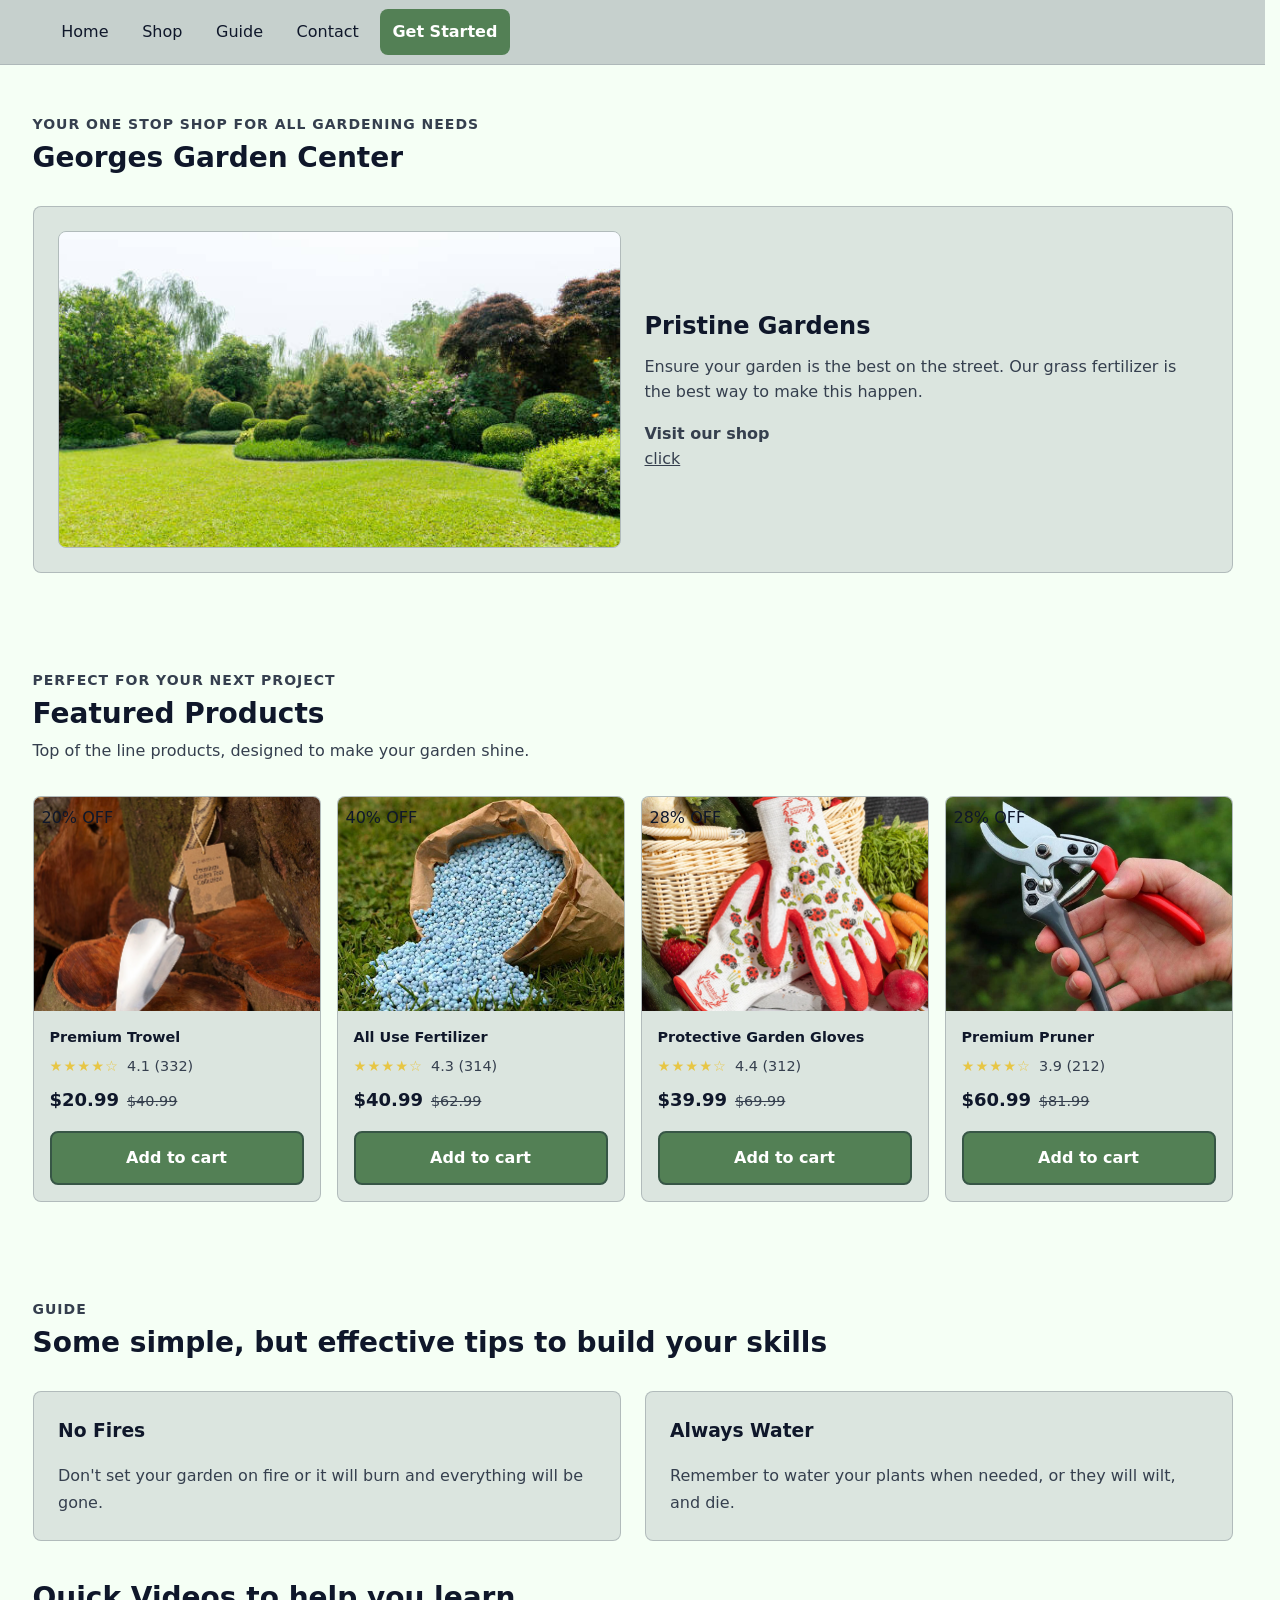
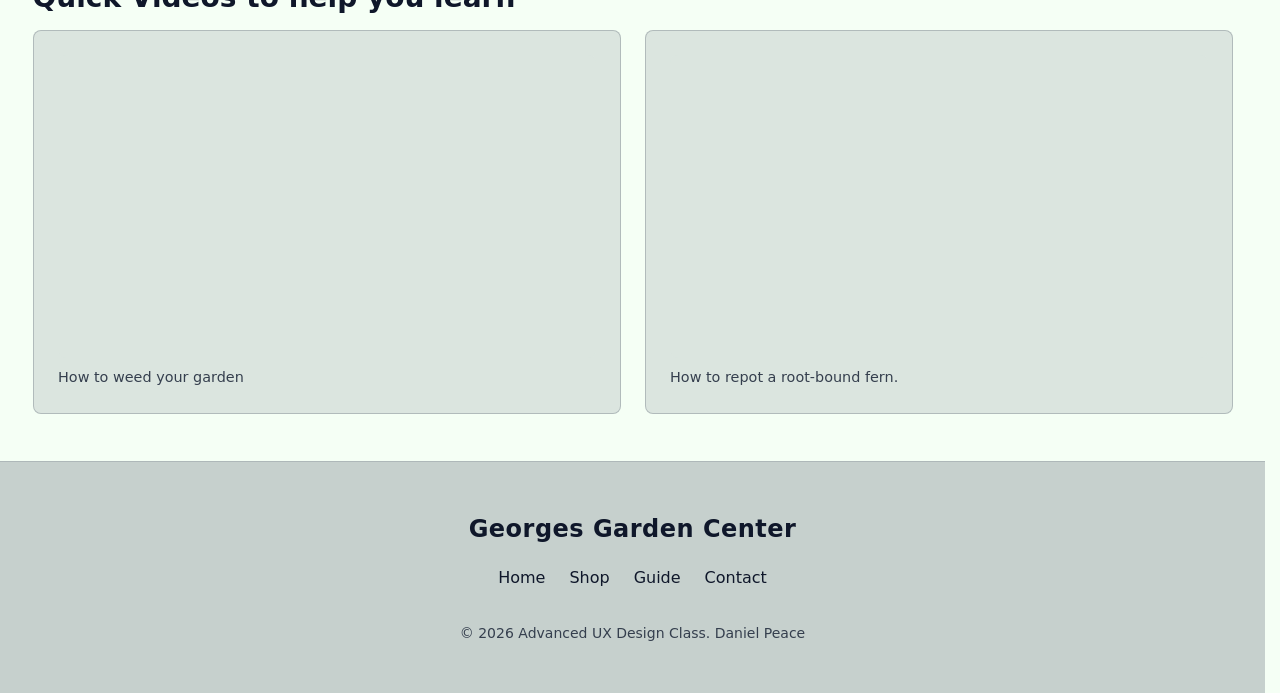
==== commit d62474ca: "added correct hrefs to all anchor tags" ====
--- a/index.html
+++ b/index.html
@@ -45,11 +45,11 @@
           popover
           aria-label="Main navigation"
         >
-          <a href="nothing.html" class="site-nav__link">Home</a>
-          <a href="nothing.html" class="site-nav__link">Shop</a>
-          <a href="nothing.html" class="site-nav__link">Guide</a>
-          <a href="nothing.html" class="site-nav__link">Contact</a>
-          <a href="nothing.html" class="site-nav__link site-nav__link--cta"
+          <a href="index.html" class="site-nav__link">Home</a>
+          <a href="shop.html" class="site-nav__link">Shop</a>
+          <a href="guide.html" class="site-nav__link">Guide</a>
+          <a href="contact.html" class="site-nav__link">Contact</a>
+          <a href="index.html" class="site-nav__link site-nav__link--cta"
             >Get Started</a
           >
         </nav>
@@ -57,8 +57,7 @@
     </header>
 
     <main id="main">
-      <br />
-      <section id="hero" class="container" aria-labelledby="hero-title">
+      <section id="content" class="container section stack">
         <header class="section-header stack">
           <span class="section-header__eyebrow"
             >Your one stop shop for all gardening needs</span
@@ -375,10 +374,10 @@
       <div class="container stack">
         <h2 class="site-footer__title">Georges Garden Center</h2>
         <nav class="site-footer__nav" aria-label="Footer navigation">
-          <a href="nothing.html">Home</a>
-          <a href="nothing.html">Shop</a>
-          <a href="nothing.html">Guide</a>
-          <a href="nothing.html">Contact</a>
+          <a href="index.html">Home</a>
+          <a href="shop.html">Shop</a>
+          <a href="guide.html">Guide</a>
+          <a href="contact.html">Contact</a>
         </nav>
         <p class="site-footer__copyright">
           © 2026 Advanced UX Design Class. Daniel Peace
--- a/css/core.css
+++ b/css/core.css
@@ -18,7 +18,6 @@
   file declares them. Specialized modules stay in css/components/.
 */
 
-
 /* =====================
    Tokens and theme defaults
    ===================== */
@@ -28,7 +27,11 @@
     --color-bg: #020617;
     --color-text: #e5e7eb;
     --color-accent-seed: #8b5cf6;
-    --color-accent-default: color-mix(in oklab, var(--color-accent-seed) 82%, var(--color-bg) 18%);
+    --color-accent-default: color-mix(
+      in oklab,
+      var(--color-accent-seed) 82%,
+      var(--color-bg) 18%
+    );
     --color-accent: var(--color-accent-default);
     --color-on-accent: var(--color-text);
     /* --color-accent, mixed toward the page background, reads well as
@@ -63,13 +66,21 @@
       color-mix(in oklab, var(--color-accent-seed) 75%, white 25%)
     );
     /* Semantic status colours - override in custom.css if needed */
-    --color-error:   #fca5a5;
+    --color-error: #fca5a5;
     --color-success: #86efac;
     --color-warning: #fde68a;
-    --color-info:    #93c5fd;
-
-    --color-surface: color-mix(in oklab, var(--color-bg) 90%, var(--color-text) 10%);
-    --color-elevated: color-mix(in oklab, var(--color-bg) 82%, var(--color-text) 18%);
+    --color-info: #93c5fd;
+
+    --color-surface: color-mix(
+      in oklab,
+      var(--color-bg) 90%,
+      var(--color-text) 10%
+    );
+    --color-elevated: color-mix(
+      in oklab,
+      var(--color-bg) 82%,
+      var(--color-text) 18%
+    );
     /* 80%, not the original 65% - measured against the two darkest
        surfaces this is actually used as text on: --color-elevated
        (footers, badges) and .media-gallery__caption's own darker
@@ -80,12 +91,25 @@
        80% clears BOTH backgrounds on the default palette and every
        customised site theme (4.86 the closest margin, 9.05 the most). */
     --color-muted: color-mix(in oklab, var(--color-text) 80%, var(--color-bg));
-    --color-border: color-mix(in oklab, var(--color-surface) 70%, var(--color-text) 18%);
-    --color-border-strong: color-mix(in oklab, var(--color-surface) 45%, var(--color-text) 35%);
-    --color-hover: color-mix(in oklab, var(--color-bg) 85%, var(--color-accent));
+    --color-border: color-mix(
+      in oklab,
+      var(--color-surface) 70%,
+      var(--color-text) 18%
+    );
+    --color-border-strong: color-mix(
+      in oklab,
+      var(--color-surface) 45%,
+      var(--color-text) 35%
+    );
+    --color-hover: color-mix(
+      in oklab,
+      var(--color-bg) 85%,
+      var(--color-accent)
+    );
     --color-backdrop: rgb(0 0 0 / 0.85);
 
-    --shadow-elevated: 0 12px 36px color-mix(in oklab, var(--color-bg) 50%, transparent);
+    --shadow-elevated: 0 12px 36px
+      color-mix(in oklab, var(--color-bg) 50%, transparent);
 
     --container-max: 1200px;
     --content-max: 70ch;
@@ -153,7 +177,6 @@
   }
 }
 
-
 @layer layout {
   body {
     background-color: var(--color-bg);
@@ -238,7 +261,10 @@
 
   @media (min-width: 1024px) {
     .grid {
-      grid-template-columns: var(--col-layout-lg, var(--col-layout-md, var(--col-layout)));
+      grid-template-columns: var(
+        --col-layout-lg,
+        var(--col-layout-md, var(--col-layout))
+      );
     }
   }
 
@@ -276,7 +302,6 @@
     --min: 16rem;
   }
 }
-
 
 @layer components {
   .skip-link {
@@ -322,22 +347,46 @@
   .btn--primary {
     background: var(--color-accent);
     color: var(--color-on-accent);
-    border-color: color-mix(in oklab, var(--color-accent) 62%, var(--color-text) 38%);
+    border-color: color-mix(
+      in oklab,
+      var(--color-accent) 62%,
+      var(--color-text) 38%
+    );
   }
 
   .btn--primary:hover {
-    background: color-mix(in oklab, var(--color-accent) 88%, var(--color-text) 12%);
-    border-color: color-mix(in oklab, var(--color-accent) 54%, var(--color-text) 46%);
+    background: color-mix(
+      in oklab,
+      var(--color-accent) 88%,
+      var(--color-text) 12%
+    );
+    border-color: color-mix(
+      in oklab,
+      var(--color-accent) 54%,
+      var(--color-text) 46%
+    );
   }
 
   .btn--secondary {
-    background: color-mix(in oklab, var(--color-surface) 86%, var(--color-text) 14%);
+    background: color-mix(
+      in oklab,
+      var(--color-surface) 86%,
+      var(--color-text) 14%
+    );
     color: var(--color-text);
-    border-color: color-mix(in oklab, var(--color-surface) 55%, var(--color-text) 45%);
+    border-color: color-mix(
+      in oklab,
+      var(--color-surface) 55%,
+      var(--color-text) 45%
+    );
   }
 
   .btn--secondary:hover {
-    background: color-mix(in oklab, var(--color-surface) 78%, var(--color-text) 22%);
+    background: color-mix(
+      in oklab,
+      var(--color-surface) 78%,
+      var(--color-text) 22%
+    );
   }
 
   /* .card, .card__title, and .card p - see css/components/card.css for
@@ -491,7 +540,6 @@
   }
 }
 
-
 /*
   Small, atomic, single-property helper classes - deliberately placed
   in utilities rather than layout. The layer order (see the top of
@@ -503,14 +551,22 @@
   merged "utilities" layer regardless of which file declares them.
 */
 @layer utilities {
-  .text-muted { color: var(--color-muted); }
-  .text-error { color: var(--color-error); }
-  .text-accent { color: var(--color-accent-text); }
+  .text-muted {
+    color: var(--color-muted);
+  }
+  .text-error {
+    color: var(--color-error);
+  }
+  .text-accent {
+    color: var(--color-accent-text);
+  }
 
   /* Resets color back to the normal body tone - for un-muting one
      word or phrase inside an otherwise .text-muted parent, e.g. a
      result count that should read as normal text in a muted sentence. */
-  .text-normal { color: var(--color-text); }
+  .text-normal {
+    color: var(--color-text);
+  }
 
   /* Two size helpers, not a full set - anything else smaller or
      larger than body size is a component's own font-size decision,
@@ -518,21 +574,41 @@
      notch below body size, wherever it turns up (tables, cards, meta
      rows, form hints). Pairs with .text-muted for that pattern:
        <p class="text-muted text-sm">Last updated 3 hours ago</p> */
-  .text-sm { font-size: 0.9rem; }
-  .text-xs { font-size: 0.75rem; }
-
-  .text-center { text-align: center; }
-  .no-underline { text-decoration: none; }
-  .items-center { align-items: center; }
-  .items-start { align-items: start; }
-  .items-end { align-items: flex-end; }
-  .justify-center { justify-content: center; }
-  .flex-1 { flex: 1; }
+  .text-sm {
+    font-size: 0.9rem;
+  }
+  .text-xs {
+    font-size: 0.75rem;
+  }
+
+  .text-center {
+    text-align: center;
+  }
+  .no-underline {
+    text-decoration: none;
+  }
+  .items-center {
+    align-items: center;
+  }
+  .items-start {
+    align-items: start;
+  }
+  .items-end {
+    align-items: flex-end;
+  }
+  .justify-center {
+    justify-content: center;
+  }
+  .flex-1 {
+    flex: 1;
+  }
 
   /* A one-off grid-child placement hook - most .grid usages don't need
      child-level spanning, so this stays a single atomic utility rather
      than a general --col-span custom-property API. */
-  .col-span-2 { grid-column: span 2; }
+  .col-span-2 {
+    grid-column: span 2;
+  }
 
   /* A <hr> reset to a plain 1px rule - the browser default <hr> has a
      3D-inset border box that never matches this framework's flat look. */
@@ -590,7 +666,9 @@
     margin-inline-start: var(--space-4);
   }
 
-  .text-nowrap { white-space: nowrap; }
+  .text-nowrap {
+    white-space: nowrap;
+  }
 
   /* Single-line truncation with an ellipsis - needs a bounded or
      shrinkable width on the element to have any visible effect. */
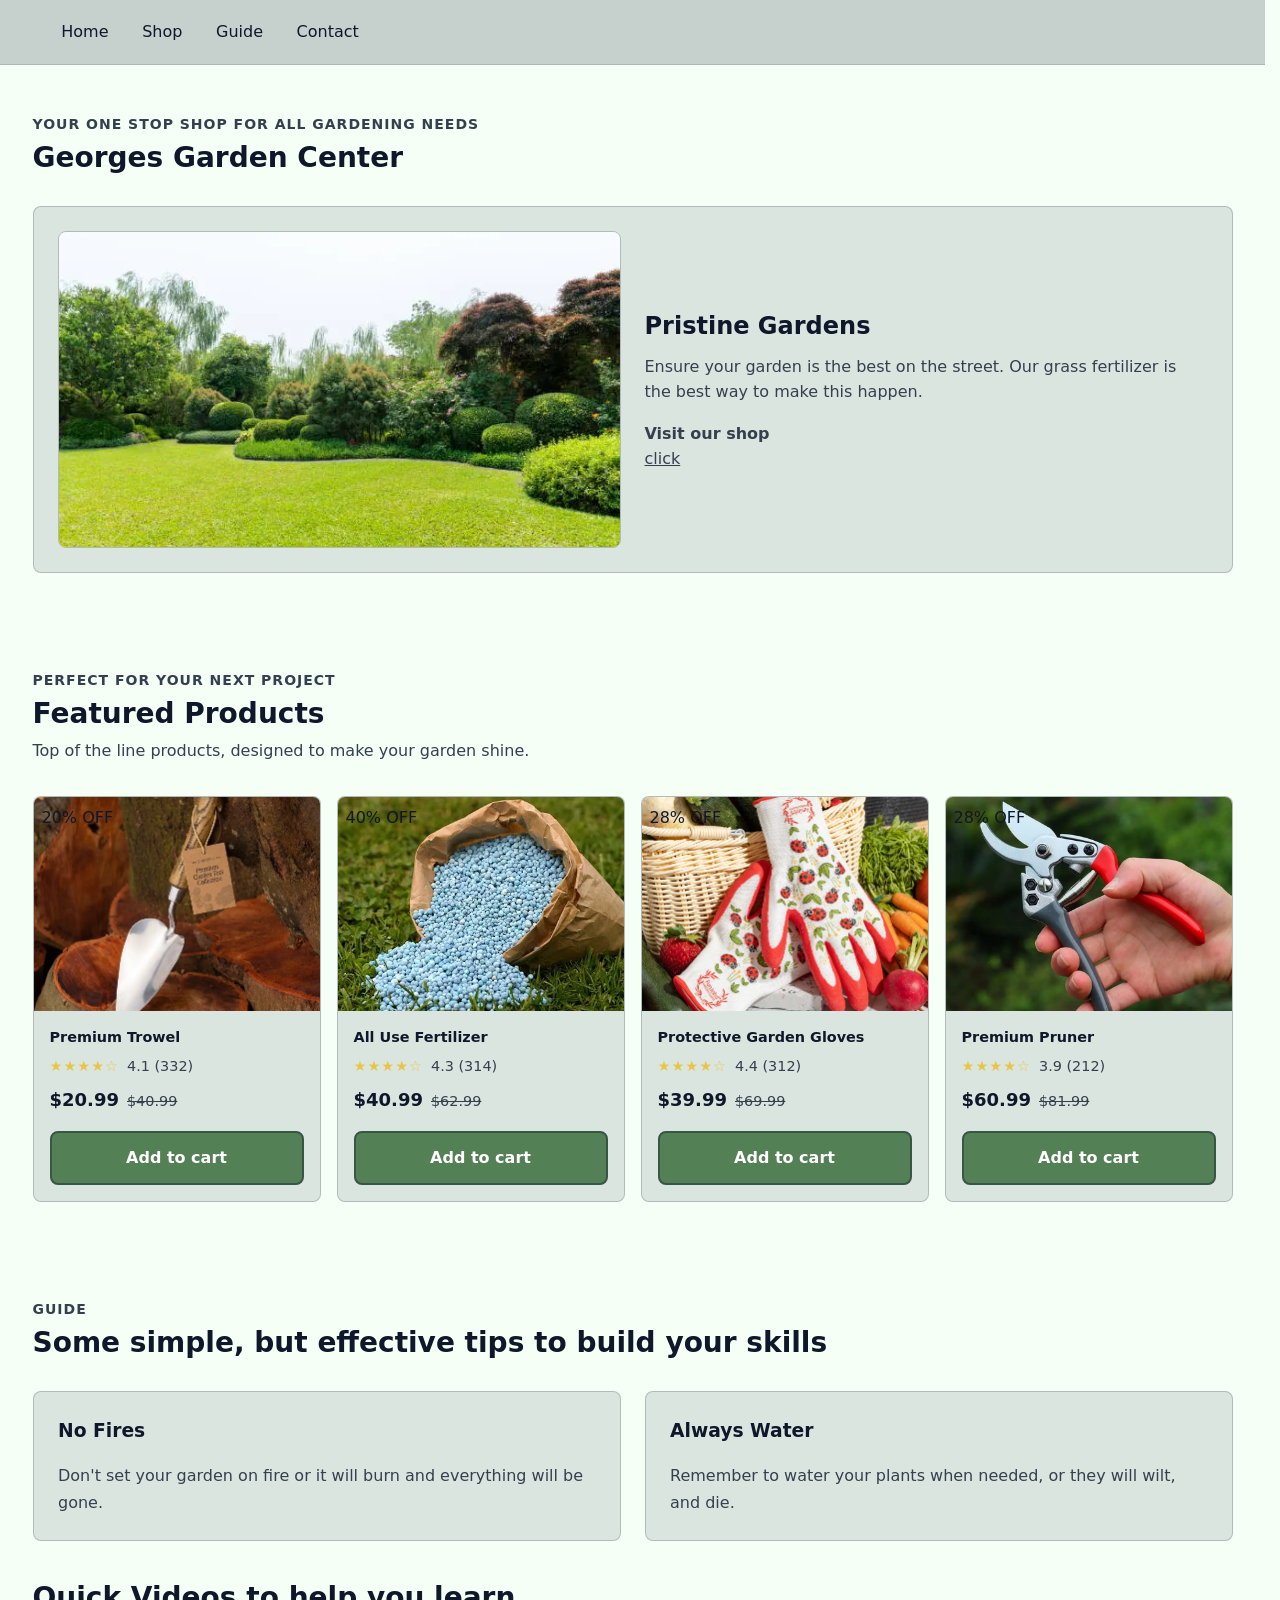
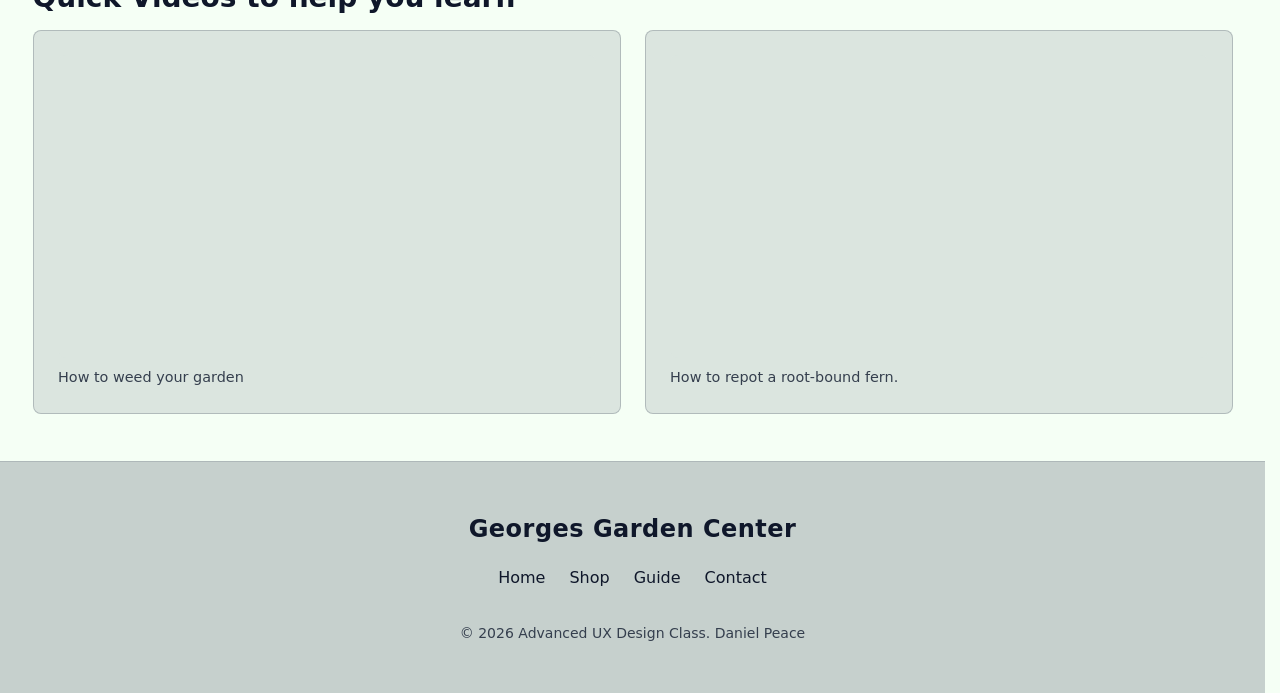
==== commit b7f0096c: "optimised images, fixed dropdown, created prototype and validated html" ====
--- a/index.html
+++ b/index.html
@@ -5,26 +5,15 @@
     <meta name="viewport" content="width=device-width, initial-scale=1" />
     <meta name="color-scheme" content="dark light" />
     <title>Georges Garden Center | Home</title>
-    <!--
-  Template Basic
-  
-  This HTML file uses:
-  - ../css/reset.css
-  - ../css/core.css
-  - ../css/components/header-nav.css
-  - ../css/components/hero.css
-  - ../css/custom.css
-  -->
-    <link rel="stylesheet" href="/css/reset.css" />
-    <link rel="stylesheet" href="/css/core.css" />
-    <link rel="stylesheet" href="/css/custom.css" />
-
-    <link rel="stylesheet" href="/css/components/header-nav.css" />
-    <link rel="stylesheet" href="/css/components/carousel.css" />
-    <link rel="stylesheet" href="/css/components/gallery-card-addon.css" />
-    <link rel="stylesheet" href="/css/components/gallery-product-addon.css" />
-    <link rel="stylesheet" href="/css/components/gallery.css" />
-    <link rel="stylesheet" href="/css/components/embed.css" />
+    <link rel="stylesheet" href="css/reset.css" />
+    <link rel="stylesheet" href="css/core.css" />
+    <link rel="stylesheet" href="css/components/header-nav.css" />
+    <link rel="stylesheet" href="css/components/carousel.css" />
+    <link rel="stylesheet" href="css/components/gallery-card-addon.css" />
+    <link rel="stylesheet" href="css/components/gallery-product-addon.css" />
+    <link rel="stylesheet" href="css/components/gallery.css" />
+    <link rel="stylesheet" href="css/components/embed.css" />
+    <link rel="stylesheet" href="css/custom.css" />
   </head>
   <body>
     <a href="#main" class="skip-link">Skip to main content</a>
@@ -49,9 +38,6 @@
           <a href="shop.html" class="site-nav__link">Shop</a>
           <a href="guide.html" class="site-nav__link">Guide</a>
           <a href="contact.html" class="site-nav__link">Contact</a>
-          <a href="index.html" class="site-nav__link site-nav__link--cta"
-            >Get Started</a
-          >
         </nav>
       </div>
     </header>
@@ -71,7 +57,7 @@
               style="--col-count-lg: 2"
             >
               <figure class="carousel__media">
-                <img src="images/carousel1.jpg" alt="" loading="lazy" />
+                <img src="images/carousel1.webp" alt="" loading="lazy" />
               </figure>
               <div class="carousel__copy stack">
                 <h2>Pristine Gardens</h2>
@@ -93,7 +79,7 @@
               style="--col-count-lg: 2"
             >
               <figure class="carousel__media">
-                <img src="images/carousel2.jpg" alt="" loading="lazy" />
+                <img src="images/carousel2.webp" alt="" loading="lazy" />
               </figure>
               <div class="carousel__copy stack">
                 <h2>Blossoming Flowers</h2>
@@ -188,7 +174,7 @@
               aria-label="Wireless Headphones"
             >
               <img
-                src="images/fertilizer.jpg"
+                src="images/fertilizer.webp"
                 alt=""
                 class="media-gallery__image"
               />
@@ -260,7 +246,7 @@
               aria-label="Wireless Headphones"
             >
               <img
-                src="images/pruner.jpg"
+                src="images/pruner.webp"
                 alt=""
                 class="media-gallery__image"
               />
